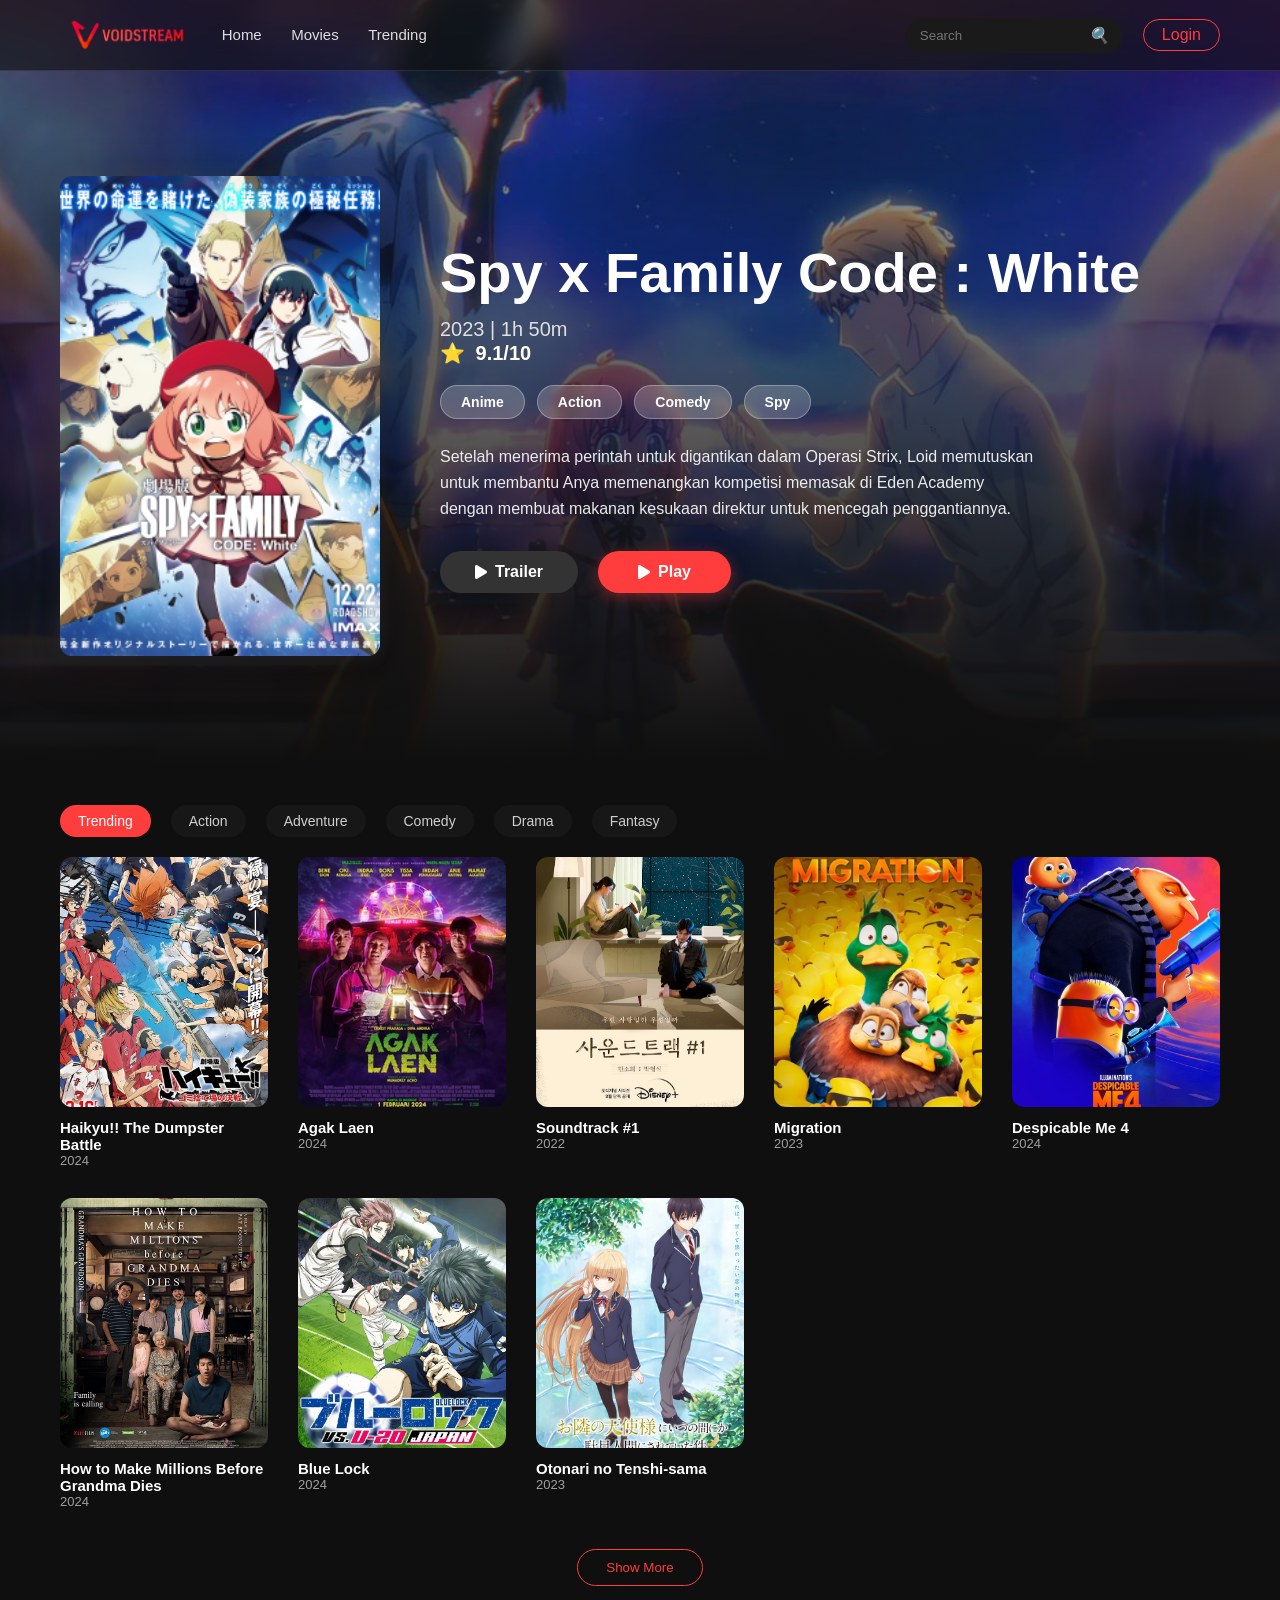
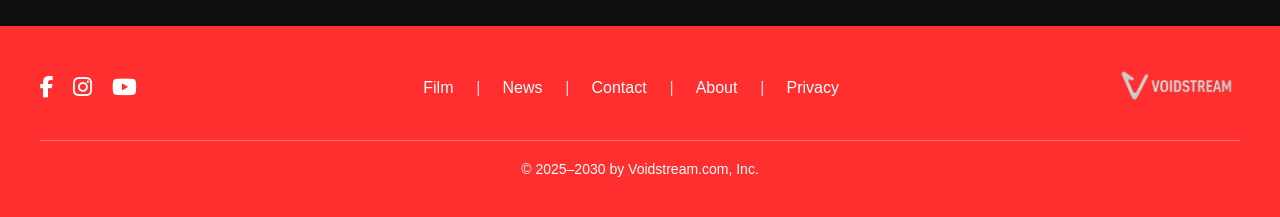
==== HomePage/index.html @ a868768a "initialize branch Zaidan" ====
<!DOCTYPE html>
<html lang="id">
<head>
    <meta charset="UTF-8">
    <meta name="viewport" content="width=device-width, initial-scale=1.0">
    <title>VoidStream</title>
    <link rel="stylesheet" href="style.css">
    <link rel="stylesheet" href="https://cdnjs.cloudflare.com/ajax/libs/font-awesome/6.5.0/css/all.min.css">
    <script src="script.js" defer></script>
</head>

<body>

    <!-- NAVBAR -->
    <header class="navbar">
        <div class="nav-left">
            <img src="VoidstreamLogo.png" alt="VoidStream" class="logo">
            <nav class="nav-menu">
                <a href="#">Home</a>
                <a href="#">Movies</a>
                <a href="#">Trending</a>
            </nav>
        </div>

        <div class="nav-right">
            <div class="search-box">
                <input type="text" placeholder="Search">
                <i class="search-icon">🔍</i>
            </div>
            <a href="#" class="login-btn">Login</a>
        </div>
    </header>

<!--HERO SECTION-->
   <section class="hero">
        
        <video id="heroVideo" class="hero-bg-video" muted loop playsinline>
            <source src="SpyXFamily_Trailer.mp4" type="video/mp4">
        </video>

        <div class="hero-content">
            
            <div class="hero-poster">
                <img src="Spy_×_Family_Code_White_movie_poster.png" alt="Spy x Family Movie">
            </div>

            <div class="hero-info">
                <h1>Spy x Family Code : White</h1>

                <p class="hero-meta">
                    2023 | 1h 50m  
                    <br>
                    ⭐ <span>9.1/10</span>
                </p>

                <div class="genres">
                    <span>Anime</span>
                    <span>Action</span>
                    <span>Comedy</span>
                    <span>Spy</span>
                </div>

                <p class="hero-desc">
                    Setelah menerima perintah untuk digantikan dalam Operasi Strix,
                    Loid memutuskan untuk membantu Anya memenangkan kompetisi memasak 
                    di Eden Academy dengan membuat makanan kesukaan direktur untuk 
                    mencegah penggantiannya.
                </p>

                <div class="hero-buttons">
                    <button id="btnTrailer" class="btn-outline">
                        <i class="fa fa-play"></i> Trailer
                    </button>
                    
                    <button class="btn-primary">
                        <i class="fa fa-play"></i> Play
                    </button>
                </div>
            </div>

        </div>
    </section>


    <!-- CATEGORY BAR -->
    <div class="category-bar">
        <span class="active">Trending</span>
        <span>Action</span>
        <span>Adventure</span>
        <span>Comedy</span>
        <span>Drama</span>
        <span>Fantasy</span>
    </div>


    <!-- MOVIE GRID -->
    <section class="movie-section">

        <div class="movie-card">
            <img src="haikyu-the-dumpster-battle.jpeg" alt="gambar">
            <h3>Haikyu!! The Dumpster Battle</h3>
            <p>2024</p>
        </div>

        <div class="movie-card">
            <img src="Poster_Agak_Laen_(2024).jpg" alt="gambar">
            <h3>Agak Laen</h3>
            <p>2024</p>
        </div>

        <div class="movie-card">
            <img src="Soundtrack-1-001 Poster.jpeg" alt="gambar">
            <h3>Soundtrack #1</h3>
            <p>2022</p>
        </div>

        <div class="movie-card">
            <img src="The Migration Poster.webp" alt="gambar">
            <h3>Migration</h3>
            <p>2023</p>
        </div>

        <div class="movie-card">
            <img src="Despicable-Me-4 Poster.jpg" alt="gambar">
            <h3>Despicable Me 4</h3>
            <p>2024</p>
        </div>

        <div class="movie-card">
            <img src="Before grandma dies poster.jpg" alt="gambar">
            <h3>How to Make Millions Before Grandma Dies</h3>
            <p>2024</p>
        </div>

        <div class="movie-card">
            <img src="BlueLockPoster.jpg" alt="gambar">
            <h3>Blue Lock</h3>
            <p>2024</p>
        </div>

        <div class="movie-card">
            <img src="Otonari no Tenshi Sama Poster.webp" alt="gambar">
            <h3>Otonari no Tenshi-sama</h3>
            <p>2023</p>
        </div>

    </section>


    <!-- SHOW MORE -->
    <div class="show-more">
        <button>Show More</button>
    </div>


    <!-- FOOTER -->
  <footer class="footer">
        <div class="footer-container">

            <div class="footer-top">
                
                <div class="footer-social">
                    <a href="#"><i class="fab fa-facebook-f"></i></a>
                    <a href="#"><i class="fab fa-instagram"></i></a>
                    <a href="#"><i class="fab fa-youtube"></i></a>
                </div>

                <ul class="footer-menu">
                    <li><a href="#">Film</a></li>
                    <li><a href="#">News</a></li>
                    <li><a href="#">Contact</a></li>
                    <li><a href="#">About</a></li>
                    <li><a href="#">Privacy</a></li>
                </ul>

                <div class="footer-logo">
                    <img src="VoidStreamLogo-White.png" alt="VoidStream">
                    </div>
            </div>

            <p class="footer-copy">© 2025–2030 by Voidstream.com, Inc.</p>

        </div>
    </footer>

</body>
</html>
---- HomePage/style.css ----
* {
    margin: 0;
    padding: 0;
    box-sizing: border-box;
    font-family: "Poppins", sans-serif;
}

body {
    background: #0f0f0f;
    color: white;
    overflow-x: hidden;
}

a {
    text-decoration: none;
    color: inherit;
}

/* ------------------------------
   NAVBAR
------------------------------ */
.navbar {
    position: fixed;
    top: 0;
    width: 100%;
    padding: 15px 60px;
    display: flex;
    justify-content: space-between;
    align-items: center;
    z-index: 1000;

    background: rgba(15,15,15,0.6);
    backdrop-filter: blur(12px);
    border-bottom: 1px solid rgba(255,255,255,0.1);
}

.logo {
    height: 40px;
}

.nav-left {
    display: flex;
    align-items: center;
    gap: 30px;
}

.nav-menu a {
    margin-right: 25px;
    font-size: 15px;
    font-weight: 500;
    opacity: 0.85;
}

.nav-menu a:hover {
    color: #ff3d3d;
}

.nav-right {
    display: flex;
    align-items: center;
    gap: 20px;
}

.search-box {
    display: flex;
    align-items: center;
    background: #1a1a1a;
    padding: 8px 14px;
    border-radius: 30px;
}

.search-box input {
    background: none;
    outline: none;
    border: none;
    color: white;
}

.login-btn {
    padding: 6px 18px;
    border-radius: 20px;
    border: 1px solid #ff3d3d;
    color: #ff3d3d;
    transition: 0.3s;
}

.login-btn:hover {
    background: #ff3d3d;
    color: white;
}

/* ------------------------------
   HERO SECTION (Interactive)
------------------------------ */
.hero {
    position: relative;
    width: 100%;
    min-height: 85vh;
    padding: 150px 60px 80px;
    display: flex;
    align-items: center;
    justify-content: center;
    z-index: 1;
    overflow: hidden;
    
    /* Gambar Background (Blur) */
    background: url("SpyxFamilyBackground.jpeg") center/cover no-repeat;
}


/* Video Background */
.hero-bg-video {
    position: absolute;
    top: 0;
    left: 0;
    width: 100%;
    height: 100%;
    object-fit: cover;
    z-index: 0; 
    opacity: 0; 
    transition: opacity 1s ease-in-out; 
}

.hero-bg-video.video-active {
    opacity: 1; 
    z-index: 0; 
}

/*Overlay Gradient Hitam */
.hero::before {
    content: "";
    position: absolute;
    top: 0;
    left: 0;
    width: 100%;
    height: 100%;
    background: linear-gradient(to bottom, rgba(15,15,15,0.3) 0%, #0f0f0f 100%);
    z-index: 1; 
}

/* Konten Hero */
.hero-content {
    position: relative;
    z-index: 2; 
    display: flex;
    gap: 60px;
    align-items: center;
    max-width: 1200px;
    width: 100%;
}

.hero-poster img {
    width: 320px; 
    height: 480px;
    object-fit: cover;
    border-radius: 12px;
    box-shadow: 0 10px 40px rgba(0,0,0,0.5), 0 0 20px rgba(255, 255, 255, 0.1); 
}

.hero-info {
    color: white;
}

.hero-info h1 {
    font-size: 56px; 
    font-weight: 700;
    margin-bottom: 15px;
    line-height: 1.1;
}

.hero-meta {
    font-size: 20px;
    margin-bottom: 20px;
    font-weight: 500;
    color: #e0e0e0;
}

.hero-meta span {
    color: #ffff; 
    font-size: 20px;
    font-weight: bold;
    margin-left: 5px;
}

/* Genre Film */
.genres {
    display: flex;
    gap: 12px;
    margin-bottom: 25px;
}

.genres span {
    padding: 8px 20px;
    background: rgba(255, 255, 255, 0.2); 
    backdrop-filter: blur(5px); 
    border: 1px solid rgba(255, 255, 255, 0.3);
    border-radius: 30px;
    font-size: 14px;
    font-weight: 600;
    color: white;
}

.hero-desc {
    margin-bottom: 30px;
    max-width: 600px;
    font-size: 16px;
    line-height: 1.6;
    color: rgba(255, 255, 255, 0.9);
}

/*Tombol Action */
.hero-buttons {
    display: flex;
    gap: 20px;
}

/* Tombol Trailer */
.btn-outline {
    padding: 12px 35px;
    border-radius: 30px;
    font-size: 16px;
    font-weight: 600;
    cursor: pointer;
    border: none;
    background: #333333; 
    color: white;
    display: flex;
    align-items: center;
    gap: 8px;
    transition: 0.3s;
}

/* Tombol Play */
.btn-primary {
    padding: 12px 40px;
    border-radius: 30px;
    font-size: 16px;
    font-weight: 600;
    cursor: pointer;
    border: none;
    background: #ff3d3d; 
    color: white;
    box-shadow: 0 4px 15px rgba(255, 61, 61, 0.4); 
    display: flex;
    align-items: center;
    gap: 8px;
    transition: 0.3s;
}

.btn-outline:hover {
    background: rgba(100, 100, 100, 0.8);
}

.btn-primary:hover {
    background: #e62e2e;
    transform: scale(1.05);
}

/* ------------------------------
   CATEGORY BAR
------------------------------ */
.category-bar {
    margin: 40px 60px 20px;
    display: flex;
    gap: 20px;
    overflow-x: auto;
}

.category-bar span {
    padding: 8px 18px;
    background: #1a1a1a;
    border-radius: 25px;
    font-size: 14px;
    white-space: nowrap;
    opacity: 0.8;
    cursor: pointer;
}

.category-bar span.active,
.category-bar span:hover {
    background: #ff3d3d;
    opacity: 1;
}

/* ------------------------------
   MOVIE GRID
------------------------------ */
.movie-section {
    padding: 0 60px;
    margin-top: 20px;
    display: grid;
    grid-template-columns: repeat(auto-fill, minmax(170px, 1fr));
    gap: 30px;
}

.movie-card {
    cursor: pointer;
    transition: 0.3s;
}

.movie-card img {
    width: 100%;
    height: 250px;
    object-fit: cover;
    border-radius: 12px;
    transition: 0.3s;
}

.movie-card:hover img {
    transform: scale(1.06);
    box-shadow: 0 0 20px rgba(255,0,0,0.3);
}

.movie-card h3 {
    margin-top: 8px;
    font-size: 15px;
}

.movie-card p {
    opacity: 0.6;
    font-size: 13px;
}

/* ------------------------------
   SHOW MORE
------------------------------ */
.show-more {
    display: flex;
    justify-content: center;
    margin: 40px 0;
}

.show-more button {
    padding: 10px 28px;
    background: transparent;
    border: 1.5px solid #ff3d3d;
    border-radius: 25px;
    color: #ff3d3d;
    cursor: pointer;
    transition: 0.3s;
}

.show-more button:hover {
    background: #ff3d3d;
    color: white;
}

/* -------------
   FOOTER
-------------- */
.footer {
    background: #ff2f2f;
    padding: 40px 20px;
    color: white;
    text-align: center;
}

.footer-container {
    max-width: 1200px;
    margin: auto;
}

/* untuk memisahkan bagian atas (sosmed, menu, logo) dan bawah */
.footer-top {
    display: flex;
    justify-content: space-between;
    align-items: center;
    flex-wrap: wrap;  
    gap: 20px;
    margin-bottom: 30px;
}

.footer-social a {
    color: white;
    font-size: 22px;
    margin-right: 15px;
    transition: 0.3s;
}

.footer-social a:hover {
    opacity: 0.7;
}

.footer-menu {
    list-style: none;
    padding: 0;
    margin: 0; 
    display: flex;
    gap: 25px;
    font-size: 16px;
}

.footer-menu li {
    position: relative;
    padding: 0 12px;
}

.footer-menu li:not(:last-child)::after {
    content: "|";
    position: absolute;
    right: -15px;
    top: 0;
    color: white;
    opacity: 0.8;
}

.footer-menu li a {
    text-decoration: none;
    color: white;
    transition: 0.3s;
}

.footer-logo {
    text-align: right; 
}

.footer-logo img {
    height: 40px;
}

/* Copyright */
.footer-copy {
    font-size: 14px;
    border-top: 1px solid rgba(255,255,255,0.3);
    padding-top: 20px;
}


/* ---RESPONSIVE MOBILE --- */
@media (max-width: 768px) {
    .navbar {
        padding: 15px 20px; 
    }

    .nav-menu {
        display: none; /* Sembunyikan menu di HP */
    }

    .hero {
        padding: 100px 20px 50px;
        flex-direction: column; 
    }

    .hero-content {
        flex-direction: column;
        text-align: center;
        gap: 30px;
    }

    .hero-buttons {
        justify-content: center; 
    }

    .footer-top {
        flex-direction: column; 
        text-align: center;
    }
    
    .footer-logo {
        text-align: center;
    }
}


.hidden-content {
    display: none; 
}

.movie-section .hidden-content.visible {
    display: contents; 
}

.show-more.hidden {
    display: none;
}
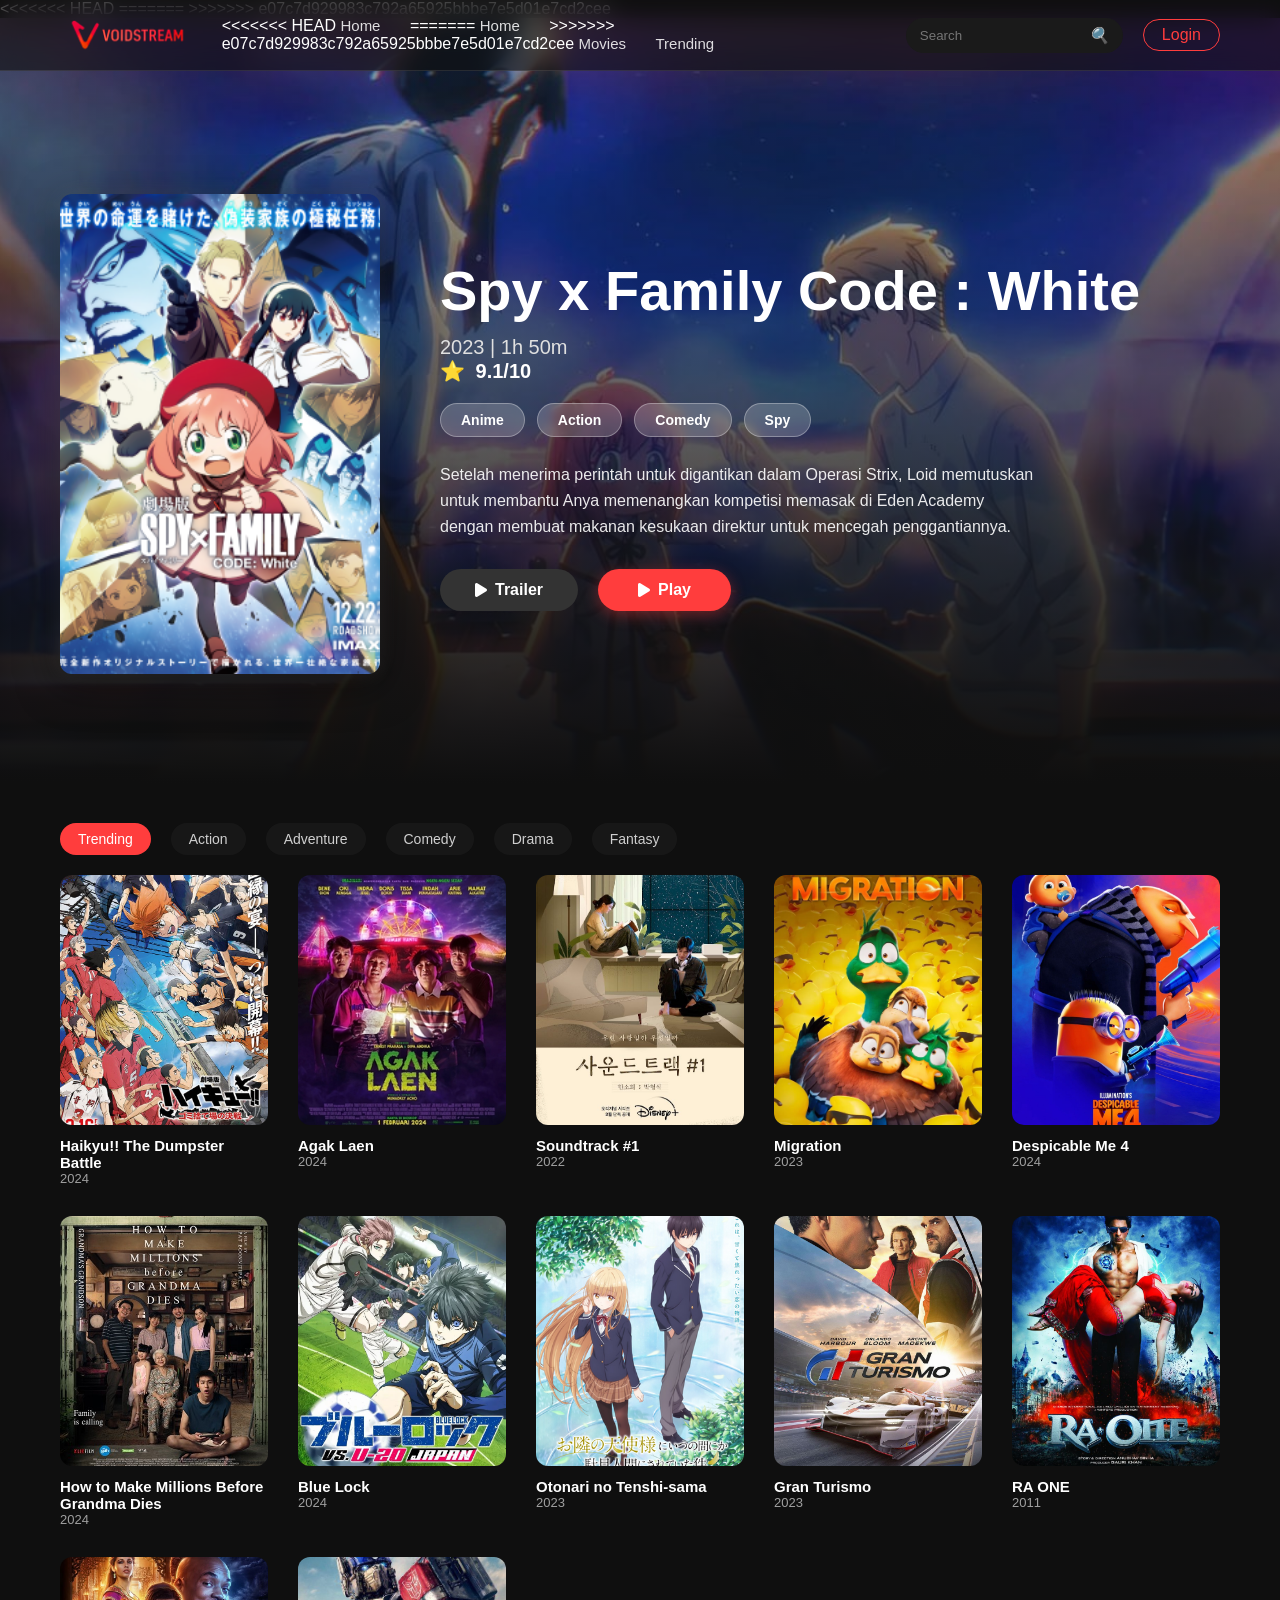
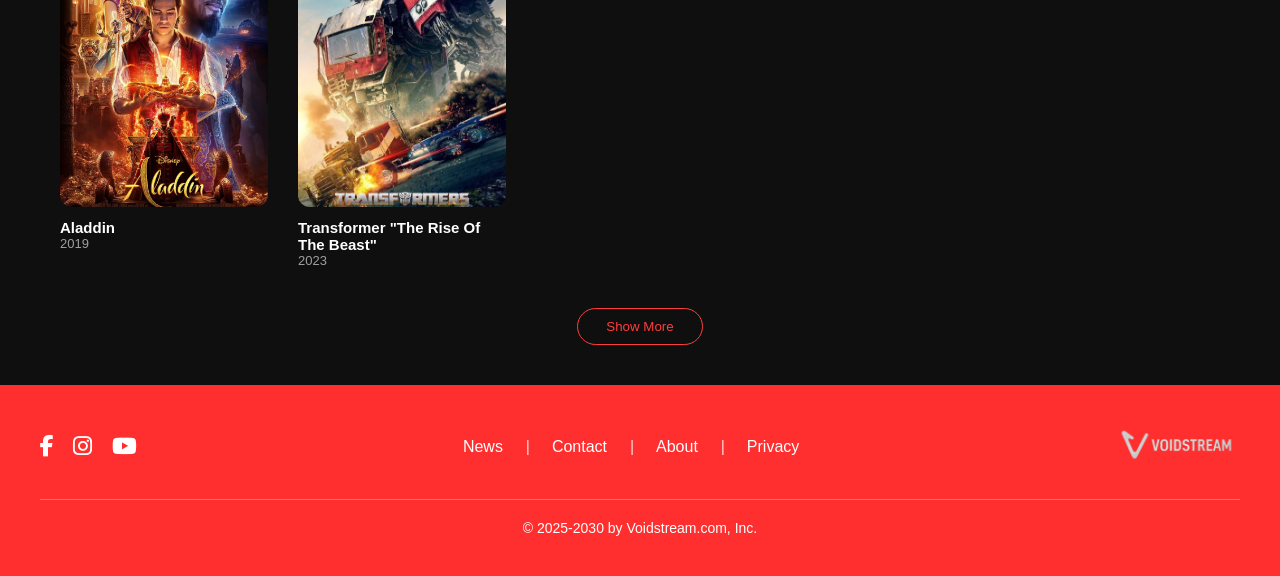
==== commit 83b5f8af: "initialize branch Zaidan" ====
--- a/HomePage/index.html
+++ b/HomePage/index.html
@@ -6,6 +6,10 @@
     <title>VoidStream</title>
     <link rel="stylesheet" href="style.css">
     <link rel="stylesheet" href="https://cdnjs.cloudflare.com/ajax/libs/font-awesome/6.5.0/css/all.min.css">
+<<<<<<< HEAD
+=======
+    <link href="https://fonts.googleapis.com/css2?family=Poppins:wght@400;500;600;700&display=swap" rel="stylesheet">
+>>>>>>> e07c7d929983c792a65925bbbe7e5d01e7cd2cee
     <script src="script.js" defer></script>
 </head>
 
@@ -16,7 +20,11 @@
         <div class="nav-left">
             <img src="VoidstreamLogo.png" alt="VoidStream" class="logo">
             <nav class="nav-menu">
+<<<<<<< HEAD
                 <a href="#">Home</a>
+=======
+                <a href="index.html">Home</a>
+>>>>>>> e07c7d929983c792a65925bbbe7e5d01e7cd2cee
                 <a href="#">Movies</a>
                 <a href="#">Trending</a>
             </nav>
@@ -144,13 +152,110 @@
             <p>2023</p>
         </div>
 
+        <div class="movie-card">
+            <img src="Gran Turismo Poster.jpeg" alt="gambar">
+            <h3>Gran Turismo</h3>
+            <p>2023</p>
+        </div>
+
+        <div class="movie-card">
+            <img src="Ra_One (2011).jpeg" alt="gambar">
+            <h3>RA ONE</h3>
+            <p>2011</p>
+        </div>
+
+        <div class="movie-card">
+            <img src="Aladdin (2019).jpeg" alt="gambar">
+            <h3>Aladdin</h3>
+            <p>2019</p>
+        </div>
+
+          <div class="movie-card">
+            <img src="RIse of The Beast.jpeg" alt="gambar">
+            <h3>Transformer "The Rise Of The Beast"</h3>
+            <p>2023</p>
+        </div>
+
+        <div class="hidden-content">
+            <div class="movie-card">
+                    <img src="Titanic.jpeg" alt="gambar">
+                    <h3>Titanic</h3>
+                    <p>1998</p>
+                </div>
+
+                <div class="movie-card">
+                    <img src="endgame.jpeg" alt="gambar">
+                    <h3>Avengers "EndGame"</h3>
+                    <p>2019</p>
+                </div>
+
+                <div class="movie-card">
+                    <img src="IT.jpeg" alt="gambar">
+                    <h3>IT</h3>
+                    <p>2017</p>
+                </div>
+
+                <div class="movie-card">
+                    <img src="Moana.jpeg" alt="gambar">
+                    <h3>Moana</h3>
+                    <p>2016</p>
+                </div>
+
+                <div class="movie-card">
+                    <img src="One.jpeg" alt="gambar">
+                    <h3>Transformer ONE</h3>
+                    <p>2024</p>
+                </div>
+
+                <div class="movie-card">
+                    <img src="free guy.jpeg" alt="gambar">
+                    <h3>FREE GUY</h3>
+                    <p>2021</p>
+                </div>
+
+                <div class="movie-card">
+                    <img src="MF Ghost 2023.jpeg" alt="gambar">
+                    <h3>MF Ghost</h3>
+                    <p>2023</p>
+                </div>
+
+                <div class="movie-card">
+                    <img src="coco.jpeg" alt="gambar">
+                    <h3>Coco</h3>
+                    <p>2017</p>
+                </div>
+
+                <div class="movie-card">
+                    <img src="Fast & Furious 8.jpeg" alt="gambar">
+                    <h3>Fast & Furious 8 "The Fate of The Furious"</h3>
+                    <p>2017</p>
+                </div>
+
+                <div class="movie-card">
+                    <img src="Joker.jpeg" alt="gambar">
+                    <h3>Joker</h3>
+                    <p>2019</p>
+                </div>
+
+                <div class="movie-card">
+                    <img src="007.jpeg" alt="gambar">
+                    <h3>No Time To Die 007</h3>
+                    <p>2021</p>
+                </div>
+
+                <div class="movie-card">
+                    <img src="intial D.jpeg" alt="gambar">
+                    <h3>Initial D The Movie</h3>
+                    <p>2005</p>
+                </div>
+            </div>
+        </div>
+
     </section>
-
 
     <!-- SHOW MORE -->
     <div class="show-more">
-        <button>Show More</button>
-    </div>
+    <button id="showMoreBtn">Show More</button> </div>
 
 
     <!-- FOOTER -->
@@ -160,17 +265,16 @@
             <div class="footer-top">
                 
                 <div class="footer-social">
-                    <a href="#"><i class="fab fa-facebook-f"></i></a>
-                    <a href="#"><i class="fab fa-instagram"></i></a>
-                    <a href="#"><i class="fab fa-youtube"></i></a>
+                    <a href="https://www.facebook.com/share/1HQ65jabMZ/"><i class="fab fa-facebook-f"></i></a>
+                    <a href="https://www.instagram.com/rakhafauh?igsh=cW5pazk0M3NneXd0"><i class="fab fa-instagram"></i></a>
+                    <a href="https://youtube.com/@delz_iz28?si=EopOclQbqb6E7bQf"><i class="fab fa-youtube"></i></a>
                 </div>
 
                 <ul class="footer-menu">
-                    <li><a href="#">Film</a></li>
                     <li><a href="#">News</a></li>
-                    <li><a href="#">Contact</a></li>
-                    <li><a href="#">About</a></li>
-                    <li><a href="#">Privacy</a></li>
+                    <li><a href="../Footer/contact.html">Contact</a></li>
+                    <li><a href="../Footer/about.html">About</a></li>
+                    <li><a href="../Footer/privacy.html">Privacy</a></li>
                 </ul>
 
                 <div class="footer-logo">
@@ -178,7 +282,7 @@
                     </div>
             </div>
 
-            <p class="footer-copy">© 2025–2030 by Voidstream.com, Inc.</p>
+            <p class="footer-copy">© 2025-2030 by Voidstream.com, Inc.</p>
 
         </div>
     </footer>
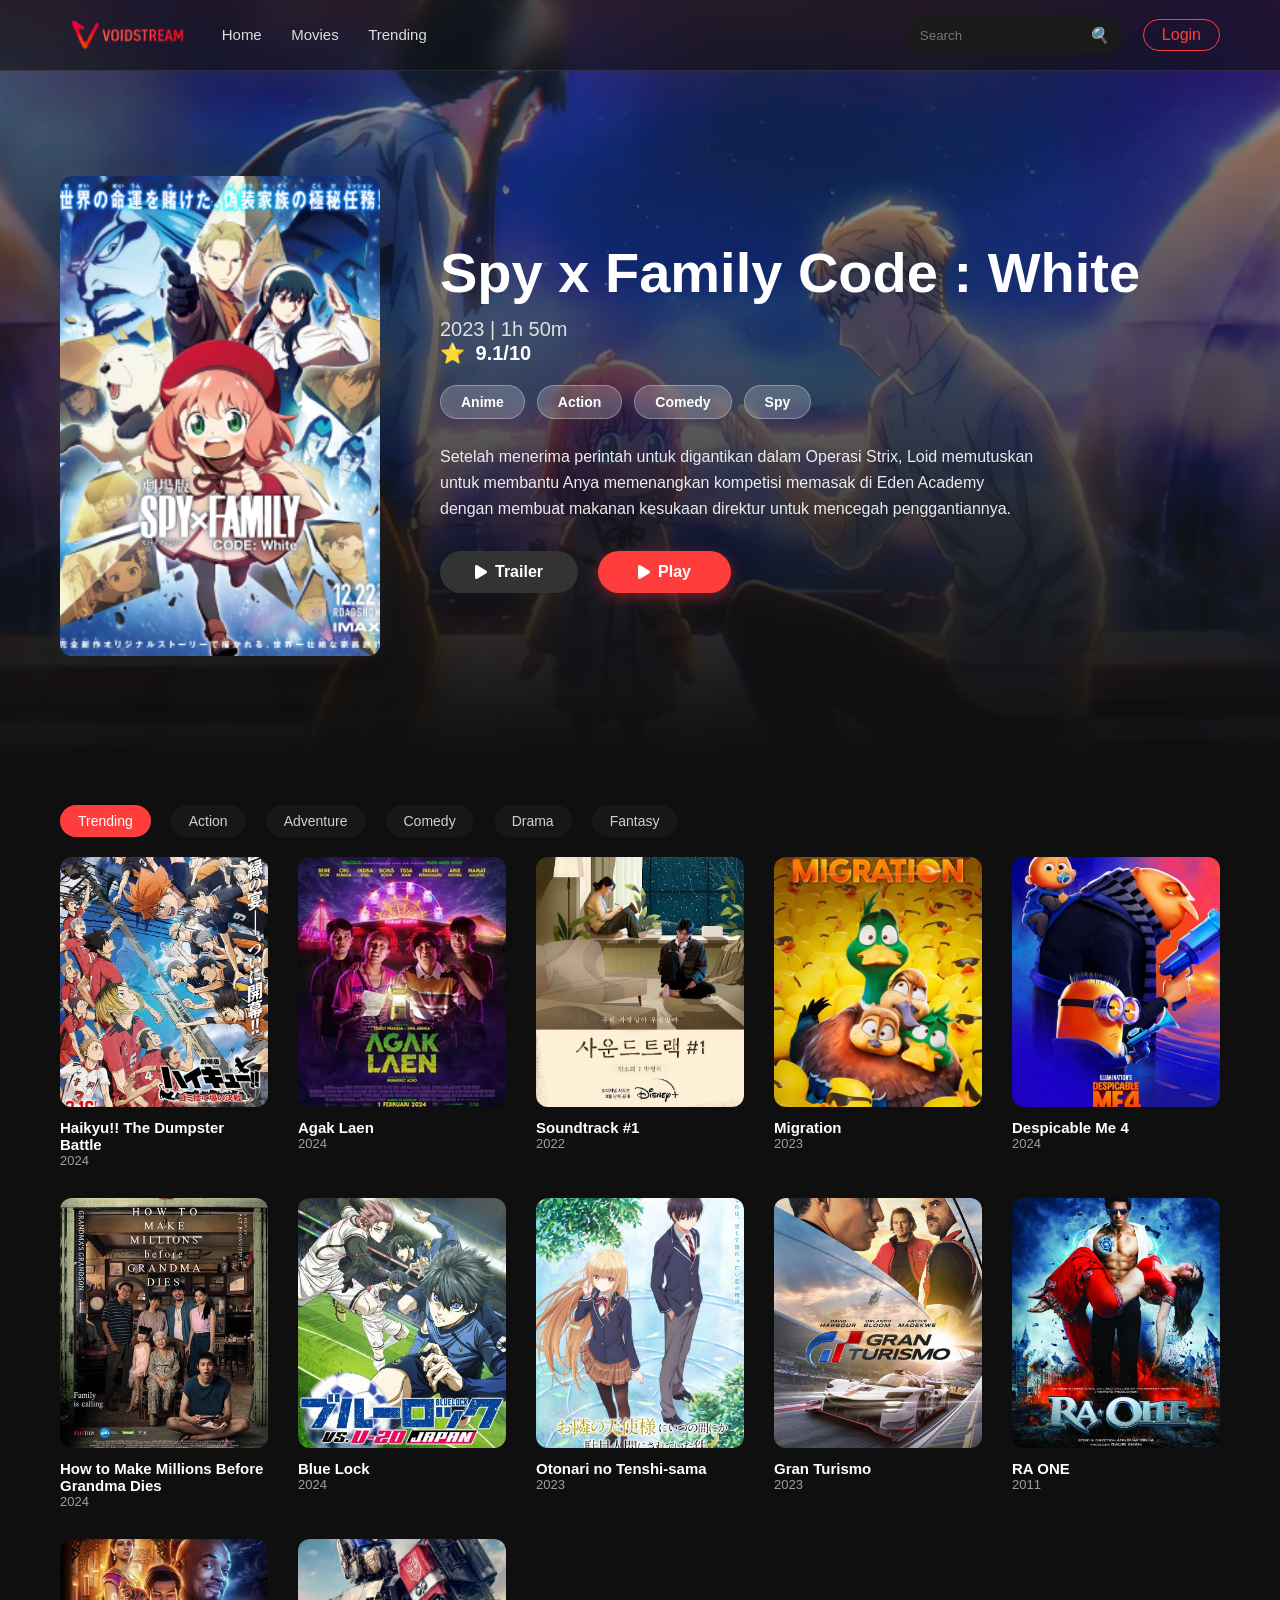
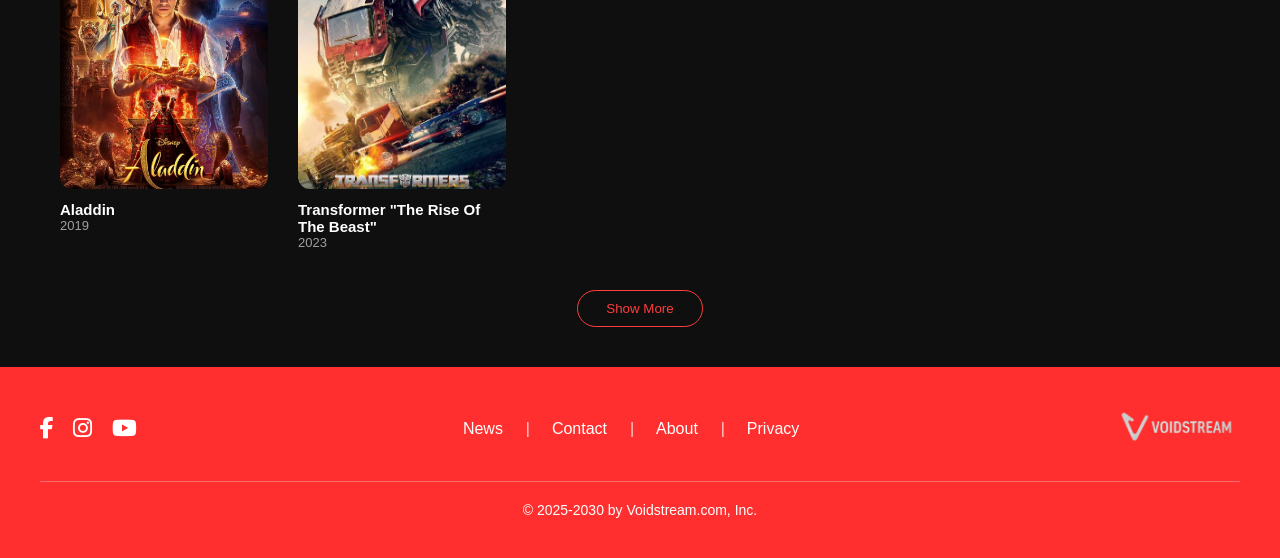
==== commit ce89cbc9: "perbaikan" ====
--- a/HomePage/index.html
+++ b/HomePage/index.html
@@ -6,10 +6,7 @@
     <title>VoidStream</title>
     <link rel="stylesheet" href="style.css">
     <link rel="stylesheet" href="https://cdnjs.cloudflare.com/ajax/libs/font-awesome/6.5.0/css/all.min.css">
-<<<<<<< HEAD
-=======
     <link href="https://fonts.googleapis.com/css2?family=Poppins:wght@400;500;600;700&display=swap" rel="stylesheet">
->>>>>>> e07c7d929983c792a65925bbbe7e5d01e7cd2cee
     <script src="script.js" defer></script>
 </head>
 
@@ -20,11 +17,7 @@
         <div class="nav-left">
             <img src="VoidstreamLogo.png" alt="VoidStream" class="logo">
             <nav class="nav-menu">
-<<<<<<< HEAD
-                <a href="#">Home</a>
-=======
                 <a href="index.html">Home</a>
->>>>>>> e07c7d929983c792a65925bbbe7e5d01e7cd2cee
                 <a href="#">Movies</a>
                 <a href="#">Trending</a>
             </nav>
@@ -105,146 +98,146 @@
     <section class="movie-section">
 
         <div class="movie-card">
-            <img src="haikyu-the-dumpster-battle.jpeg" alt="gambar">
+            <img src="haikyu-the-dumpster-battle.jpeg">
             <h3>Haikyu!! The Dumpster Battle</h3>
             <p>2024</p>
         </div>
 
         <div class="movie-card">
-            <img src="Poster_Agak_Laen_(2024).jpg" alt="gambar">
+            <img src="Poster_Agak_Laen_(2024).jpg">
             <h3>Agak Laen</h3>
             <p>2024</p>
         </div>
 
         <div class="movie-card">
-            <img src="Soundtrack-1-001 Poster.jpeg" alt="gambar">
+            <img src="Soundtrack-1-001 Poster.jpeg">
             <h3>Soundtrack #1</h3>
             <p>2022</p>
         </div>
 
         <div class="movie-card">
-            <img src="The Migration Poster.webp" alt="gambar">
+            <img src="The Migration Poster.webp">
             <h3>Migration</h3>
             <p>2023</p>
         </div>
 
         <div class="movie-card">
-            <img src="Despicable-Me-4 Poster.jpg" alt="gambar">
+            <img src="Despicable-Me-4 Poster.jpg">
             <h3>Despicable Me 4</h3>
             <p>2024</p>
         </div>
 
         <div class="movie-card">
-            <img src="Before grandma dies poster.jpg" alt="gambar">
+            <img src="Before grandma dies poster.jpg">
             <h3>How to Make Millions Before Grandma Dies</h3>
             <p>2024</p>
         </div>
 
         <div class="movie-card">
-            <img src="BlueLockPoster.jpg" alt="gambar">
+            <img src="BlueLockPoster.jpg">
             <h3>Blue Lock</h3>
             <p>2024</p>
         </div>
 
         <div class="movie-card">
-            <img src="Otonari no Tenshi Sama Poster.webp" alt="gambar">
+            <img src="Otonari no Tenshi Sama Poster.webp">
             <h3>Otonari no Tenshi-sama</h3>
             <p>2023</p>
         </div>
 
         <div class="movie-card">
-            <img src="Gran Turismo Poster.jpeg" alt="gambar">
+            <img src="Gran Turismo Poster.jpeg">
             <h3>Gran Turismo</h3>
             <p>2023</p>
         </div>
 
         <div class="movie-card">
-            <img src="Ra_One (2011).jpeg" alt="gambar">
+            <img src="Ra_One (2011).jpeg">
             <h3>RA ONE</h3>
             <p>2011</p>
         </div>
 
         <div class="movie-card">
-            <img src="Aladdin (2019).jpeg" alt="gambar">
+            <img src="Aladdin (2019).jpeg">
             <h3>Aladdin</h3>
             <p>2019</p>
         </div>
 
           <div class="movie-card">
-            <img src="RIse of The Beast.jpeg" alt="gambar">
+            <img src="RIse of The Beast.jpeg">
             <h3>Transformer "The Rise Of The Beast"</h3>
             <p>2023</p>
         </div>
 
         <div class="hidden-content">
             <div class="movie-card">
-                    <img src="Titanic.jpeg" alt="gambar">
+                    <img src="Titanic.jpeg">
                     <h3>Titanic</h3>
                     <p>1998</p>
                 </div>
 
                 <div class="movie-card">
-                    <img src="endgame.jpeg" alt="gambar">
+                    <img src="endgame.jpeg">
                     <h3>Avengers "EndGame"</h3>
                     <p>2019</p>
                 </div>
 
                 <div class="movie-card">
-                    <img src="IT.jpeg" alt="gambar">
+                    <img src="IT.jpeg">
                     <h3>IT</h3>
                     <p>2017</p>
                 </div>
 
                 <div class="movie-card">
-                    <img src="Moana.jpeg" alt="gambar">
+                    <img src="Moana.jpeg">
                     <h3>Moana</h3>
                     <p>2016</p>
                 </div>
 
                 <div class="movie-card">
-                    <img src="One.jpeg" alt="gambar">
+                    <img src="One.jpeg">
                     <h3>Transformer ONE</h3>
                     <p>2024</p>
                 </div>
 
                 <div class="movie-card">
-                    <img src="free guy.jpeg" alt="gambar">
+                    <img src="free guy.jpeg">
                     <h3>FREE GUY</h3>
                     <p>2021</p>
                 </div>
 
                 <div class="movie-card">
-                    <img src="MF Ghost 2023.jpeg" alt="gambar">
+                    <img src="MF Ghost 2023.jpeg">
                     <h3>MF Ghost</h3>
                     <p>2023</p>
                 </div>
 
                 <div class="movie-card">
-                    <img src="coco.jpeg" alt="gambar">
+                    <img src="coco.jpeg">
                     <h3>Coco</h3>
                     <p>2017</p>
                 </div>
 
                 <div class="movie-card">
-                    <img src="Fast & Furious 8.jpeg" alt="gambar">
+                    <img src="Fast & Furious 8.jpeg">
                     <h3>Fast & Furious 8 "The Fate of The Furious"</h3>
                     <p>2017</p>
                 </div>
 
                 <div class="movie-card">
-                    <img src="Joker.jpeg" alt="gambar">
+                    <img src="Joker.jpeg">
                     <h3>Joker</h3>
                     <p>2019</p>
                 </div>
 
                 <div class="movie-card">
-                    <img src="007.jpeg" alt="gambar">
+                    <img src="007.jpeg">
                     <h3>No Time To Die 007</h3>
                     <p>2021</p>
                 </div>
 
                 <div class="movie-card">
-                    <img src="intial D.jpeg" alt="gambar">
+                    <img src="intial D.jpeg">
                     <h3>Initial D The Movie</h3>
                     <p>2005</p>
                 </div>
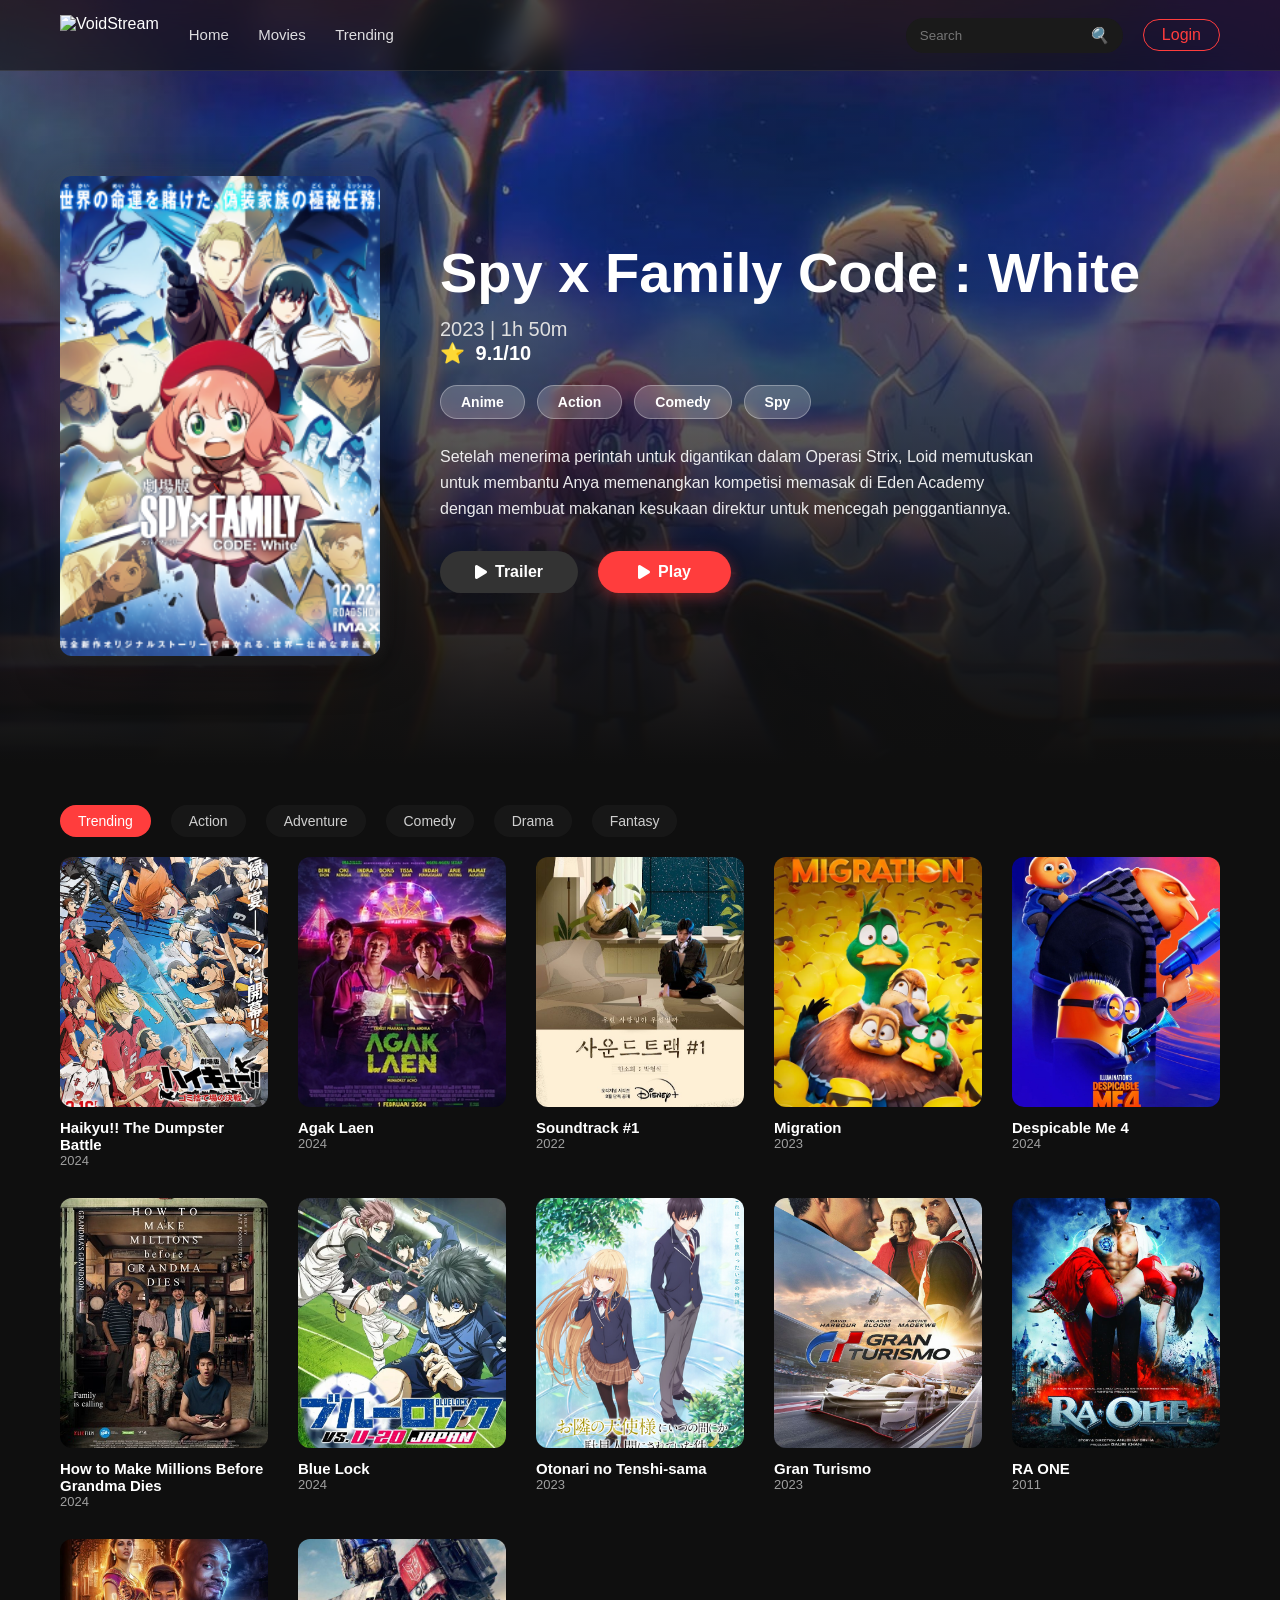
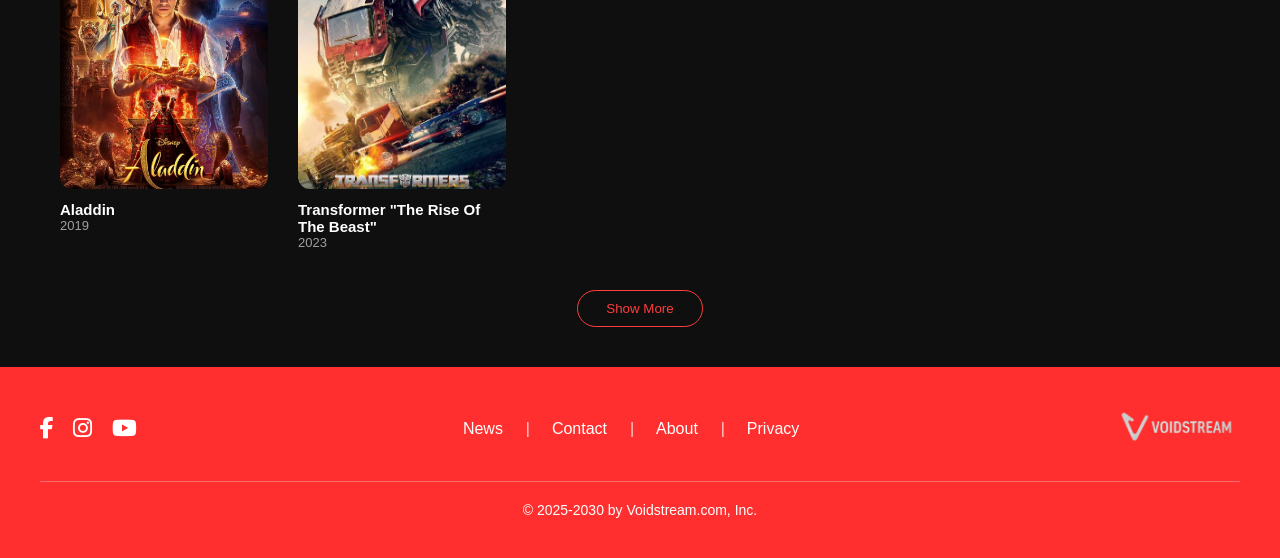
==== commit f5c70ce8: "merapikan asset" ====
--- a/HomePage/index.html
+++ b/HomePage/index.html
@@ -15,7 +15,7 @@
     <!-- NAVBAR -->
     <header class="navbar">
         <div class="nav-left">
-            <img src="VoidstreamLogo.png" alt="VoidStream" class="logo">
+            <img src="Asset/LogoVoidstreamLogo.png" alt="VoidStream" class="logo">
             <nav class="nav-menu">
                 <a href="index.html">Home</a>
                 <a href="#">Movies</a>
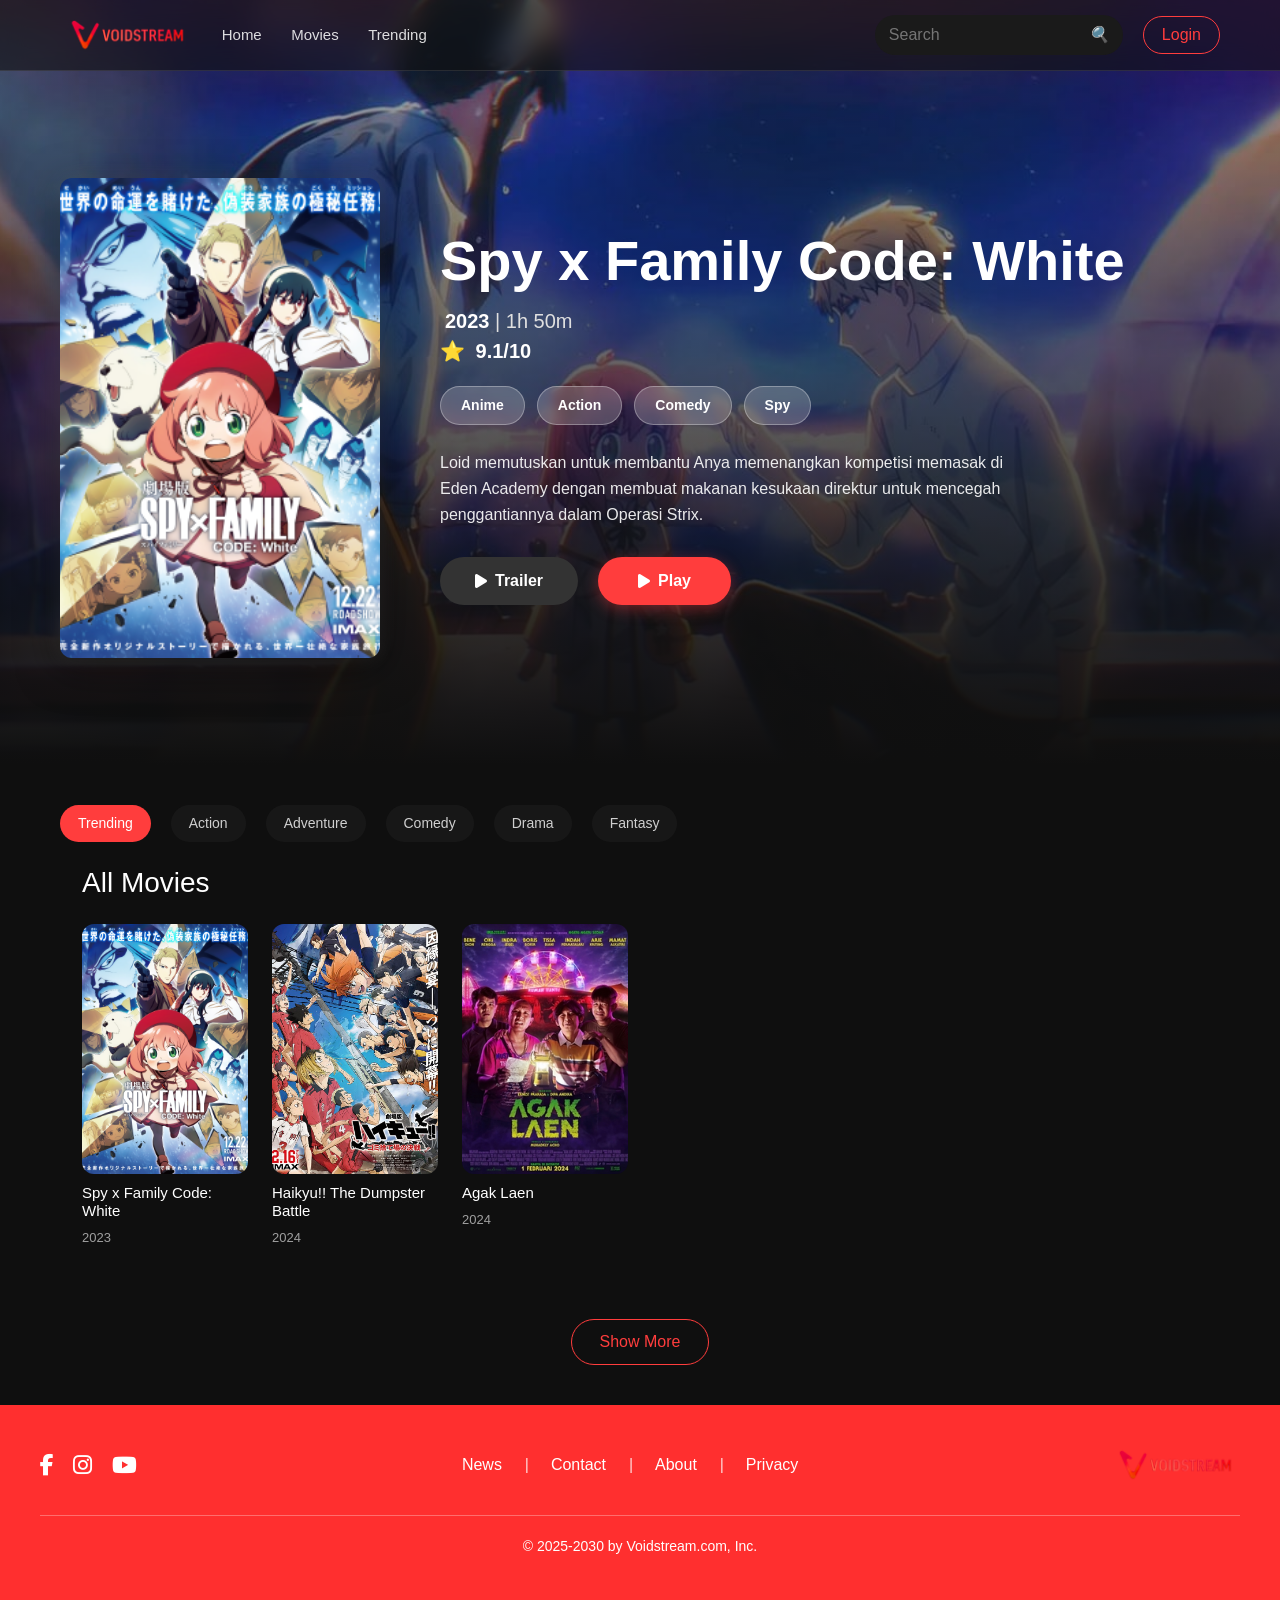
==== commit 72276445: "perombakan dashboard" ====
--- a/HomePage/index.html
+++ b/HomePage/index.html
@@ -4,9 +4,9 @@
     <meta charset="UTF-8">
     <meta name="viewport" content="width=device-width, initial-scale=1.0">
     <title>VoidStream</title>
+    <link href="https://cdn.jsdelivr.net/npm/bootstrap@5.3.3/dist/css/bootstrap.min.css" rel="stylesheet">
     <link rel="stylesheet" href="style.css">
     <link rel="stylesheet" href="https://cdnjs.cloudflare.com/ajax/libs/font-awesome/6.5.0/css/all.min.css">
-    <link href="https://fonts.googleapis.com/css2?family=Poppins:wght@400;500;600;700&display=swap" rel="stylesheet">
     <script src="script.js" defer></script>
 </head>
 
@@ -15,7 +15,7 @@
     <!-- NAVBAR -->
     <header class="navbar">
         <div class="nav-left">
-            <img src="Asset/LogoVoidstreamLogo.png" alt="VoidStream" class="logo">
+            <img src="../Asset/Logo/VoidstreamLogo.png" alt="VoidStream" class="logo">
             <nav class="nav-menu">
                 <a href="index.html">Home</a>
                 <a href="#">Movies</a>
@@ -33,39 +33,36 @@
     </header>
 
 <!--HERO SECTION-->
-   <section class="hero">
+   <section class="hero" id="heroSection">
         
         <video id="heroVideo" class="hero-bg-video" muted loop playsinline>
-            <source src="SpyXFamily_Trailer.mp4" type="video/mp4">
+            <source src="" type="video/mp4">
         </video>
 
         <div class="hero-content">
             
             <div class="hero-poster">
-                <img src="Spy_×_Family_Code_White_movie_poster.png" alt="Spy x Family Movie">
+                <img id="heroPoster" src="../Asset/PosterFilm/Spy_×_Family_Code_White_movie_poster.png" alt="Movie Poster">
             </div>
 
             <div class="hero-info">
-                <h1>Spy x Family Code : White</h1>
+                <h1 id="heroTitle">Spy x Family Code : White</h1>
 
                 <p class="hero-meta">
-                    2023 | 1h 50m  
+                    <span id="heroYear">2023</span> | 1h 50m  
                     <br>
-                    ⭐ <span>9.1/10</span>
+                    ⭐ <span id="heroRating">9.1/10</span>
                 </p>
 
-                <div class="genres">
+                <div class="genres" id="heroGenres">
                     <span>Anime</span>
                     <span>Action</span>
                     <span>Comedy</span>
-                    <span>Spy</span>
                 </div>
 
-                <p class="hero-desc">
+                <p class="hero-desc" id="heroDesc">
                     Setelah menerima perintah untuk digantikan dalam Operasi Strix,
-                    Loid memutuskan untuk membantu Anya memenangkan kompetisi memasak 
-                    di Eden Academy dengan membuat makanan kesukaan direktur untuk 
-                    mencegah penggantiannya.
+                    Loid memutuskan untuk membantu Anya memenangkan kompetisi memasak...
                 </p>
 
                 <div class="hero-buttons">
@@ -95,156 +92,11 @@
 
 
     <!-- MOVIE GRID -->
-    <section class="movie-section">
-
-        <div class="movie-card">
-            <img src="haikyu-the-dumpster-battle.jpeg">
-            <h3>Haikyu!! The Dumpster Battle</h3>
-            <p>2024</p>
-        </div>
-
-        <div class="movie-card">
-            <img src="Poster_Agak_Laen_(2024).jpg">
-            <h3>Agak Laen</h3>
-            <p>2024</p>
-        </div>
-
-        <div class="movie-card">
-            <img src="Soundtrack-1-001 Poster.jpeg">
-            <h3>Soundtrack #1</h3>
-            <p>2022</p>
-        </div>
-
-        <div class="movie-card">
-            <img src="The Migration Poster.webp">
-            <h3>Migration</h3>
-            <p>2023</p>
-        </div>
-
-        <div class="movie-card">
-            <img src="Despicable-Me-4 Poster.jpg">
-            <h3>Despicable Me 4</h3>
-            <p>2024</p>
-        </div>
-
-        <div class="movie-card">
-            <img src="Before grandma dies poster.jpg">
-            <h3>How to Make Millions Before Grandma Dies</h3>
-            <p>2024</p>
-        </div>
-
-        <div class="movie-card">
-            <img src="BlueLockPoster.jpg">
-            <h3>Blue Lock</h3>
-            <p>2024</p>
-        </div>
-
-        <div class="movie-card">
-            <img src="Otonari no Tenshi Sama Poster.webp">
-            <h3>Otonari no Tenshi-sama</h3>
-            <p>2023</p>
-        </div>
-
-        <div class="movie-card">
-            <img src="Gran Turismo Poster.jpeg">
-            <h3>Gran Turismo</h3>
-            <p>2023</p>
-        </div>
-
-        <div class="movie-card">
-            <img src="Ra_One (2011).jpeg">
-            <h3>RA ONE</h3>
-            <p>2011</p>
-        </div>
-
-        <div class="movie-card">
-            <img src="Aladdin (2019).jpeg">
-            <h3>Aladdin</h3>
-            <p>2019</p>
-        </div>
-
-          <div class="movie-card">
-            <img src="RIse of The Beast.jpeg">
-            <h3>Transformer "The Rise Of The Beast"</h3>
-            <p>2023</p>
-        </div>
-
-        <div class="hidden-content">
-            <div class="movie-card">
-                    <img src="Titanic.jpeg">
-                    <h3>Titanic</h3>
-                    <p>1998</p>
-                </div>
-
-                <div class="movie-card">
-                    <img src="endgame.jpeg">
-                    <h3>Avengers "EndGame"</h3>
-                    <p>2019</p>
-                </div>
-
-                <div class="movie-card">
-                    <img src="IT.jpeg">
-                    <h3>IT</h3>
-                    <p>2017</p>
-                </div>
-
-                <div class="movie-card">
-                    <img src="Moana.jpeg">
-                    <h3>Moana</h3>
-                    <p>2016</p>
-                </div>
-
-                <div class="movie-card">
-                    <img src="One.jpeg">
-                    <h3>Transformer ONE</h3>
-                    <p>2024</p>
-                </div>
-
-                <div class="movie-card">
-                    <img src="free guy.jpeg">
-                    <h3>FREE GUY</h3>
-                    <p>2021</p>
-                </div>
-
-                <div class="movie-card">
-                    <img src="MF Ghost 2023.jpeg">
-                    <h3>MF Ghost</h3>
-                    <p>2023</p>
-                </div>
-
-                <div class="movie-card">
-                    <img src="coco.jpeg">
-                    <h3>Coco</h3>
-                    <p>2017</p>
-                </div>
-
-                <div class="movie-card">
-                    <img src="Fast & Furious 8.jpeg">
-                    <h3>Fast & Furious 8 "The Fate of The Furious"</h3>
-                    <p>2017</p>
-                </div>
-
-                <div class="movie-card">
-                    <img src="Joker.jpeg">
-                    <h3>Joker</h3>
-                    <p>2019</p>
-                </div>
-
-                <div class="movie-card">
-                    <img src="007.jpeg">
-                    <h3>No Time To Die 007</h3>
-                    <p>2021</p>
-                </div>
-
-                <div class="movie-card">
-                    <img src="intial D.jpeg">
-                    <h3>Initial D The Movie</h3>
-                    <p>2005</p>
-                </div>
+    <section class="container mt-4"> <h3 class="mb-4 text-white">All Movies</h3>
+        
+        <div id="movieContainer" class="row g-4"> 
             </div>
-        </div>
-
-    </section>
+        </section>
 
     <!-- SHOW MORE -->
     <div class="show-more">
@@ -271,7 +123,7 @@
                 </ul>
 
                 <div class="footer-logo">
-                    <img src="VoidStreamLogo-White.png" alt="VoidStream">
+                    <img src="../Asset/Logo/VoidstreamLogo.png" alt="VoidStream">
                     </div>
             </div>
 
--- a/HomePage/style.css
+++ b/HomePage/style.css
@@ -105,7 +105,7 @@
     overflow: hidden;
     
     /* Gambar Background (Blur) */
-    background: url("SpyxFamilyBackground.jpeg") center/cover no-repeat;
+    background: url("../Asset/BackgroundFilm/SpyxFamilyBackground.jpeg") center/cover no-repeat;
 }
 
 
@@ -283,17 +283,6 @@
     opacity: 1;
 }
 
-/* ------------------------------
-   MOVIE GRID
------------------------------- */
-.movie-section {
-    padding: 0 60px;
-    margin-top: 20px;
-    display: grid;
-    grid-template-columns: repeat(auto-fill, minmax(170px, 1fr));
-    gap: 30px;
-}
-
 .movie-card {
     cursor: pointer;
     transition: 0.3s;
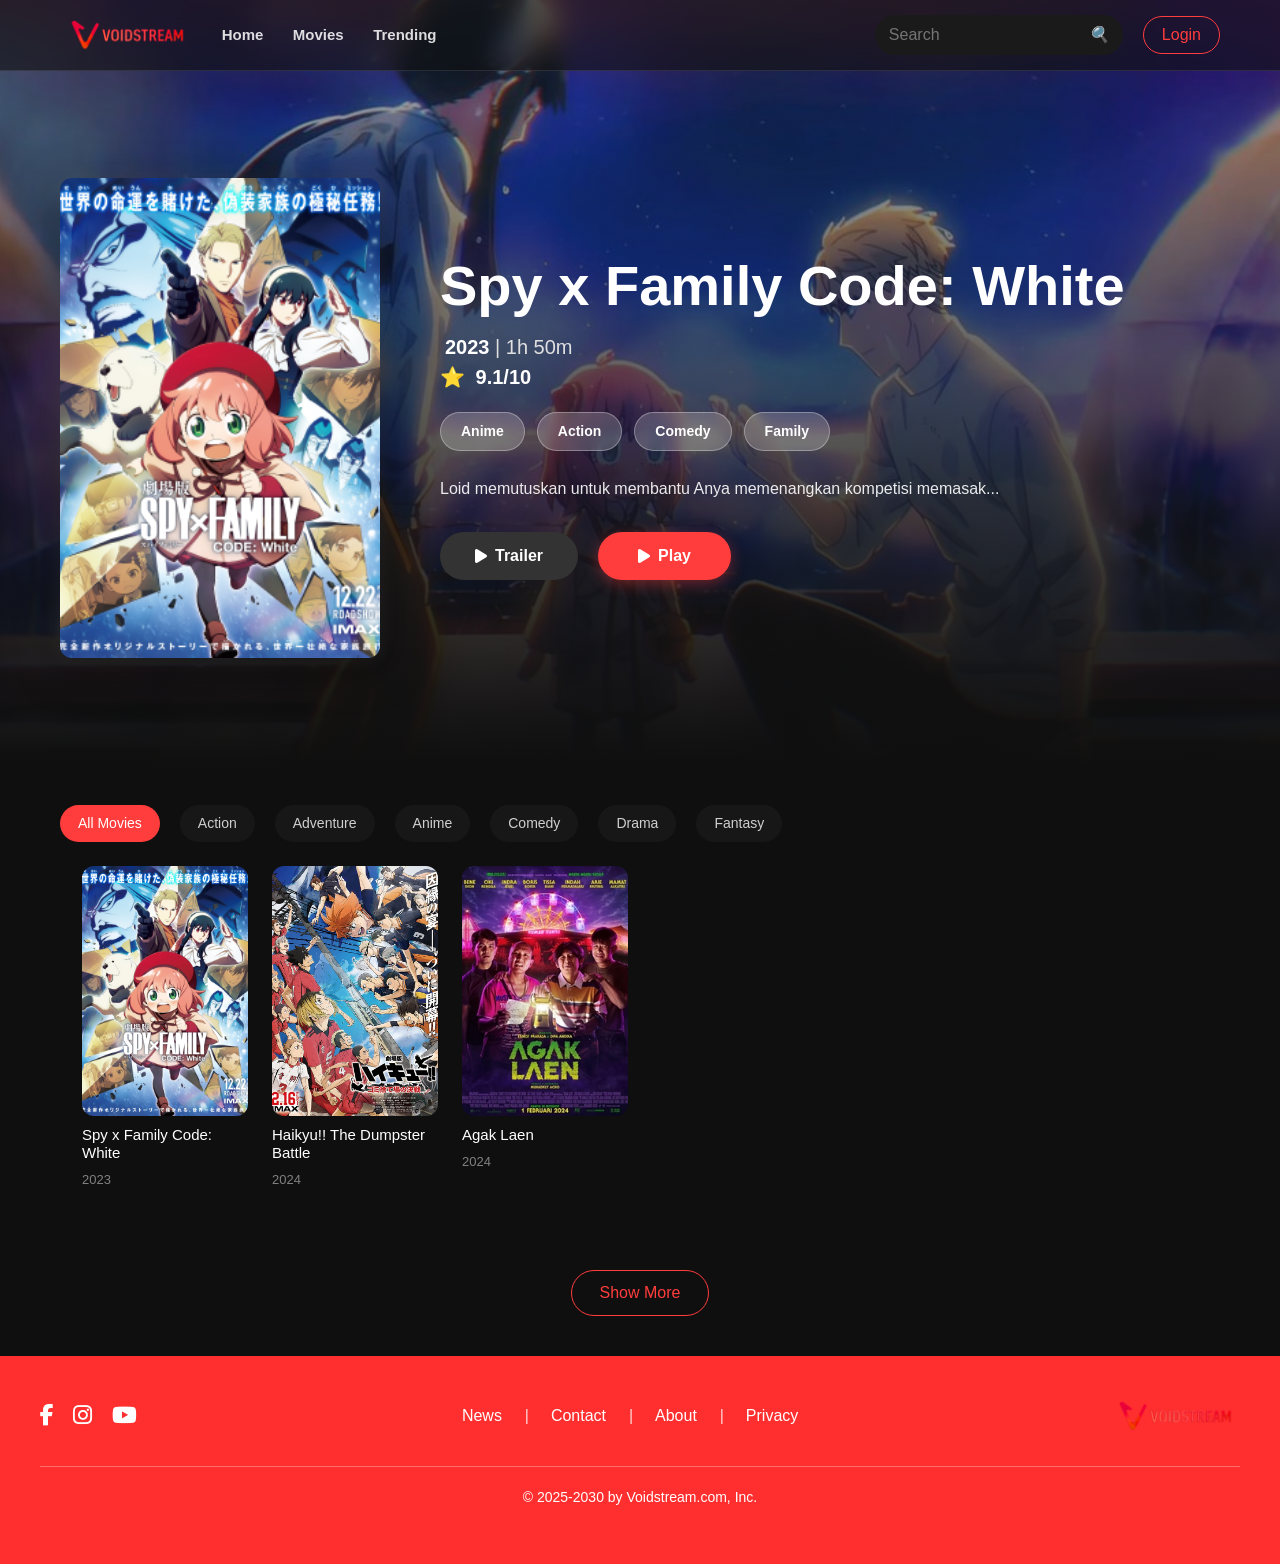
==== commit 85147104: "Penambahan Fitur" ====
--- a/HomePage/index.html
+++ b/HomePage/index.html
@@ -82,9 +82,10 @@
 
     <!-- CATEGORY BAR -->
     <div class="category-bar">
-        <span class="active">Trending</span>
+        <span class="active">All Movies</span>
         <span>Action</span>
         <span>Adventure</span>
+        <span>Anime</span>
         <span>Comedy</span>
         <span>Drama</span>
         <span>Fantasy</span>
@@ -92,7 +93,7 @@
 
 
     <!-- MOVIE GRID -->
-    <section class="container mt-4"> <h3 class="mb-4 text-white">All Movies</h3>
+    <section class="container mt-4"> 
         
         <div id="movieContainer" class="row g-4"> 
             </div>
--- a/HomePage/style.css
+++ b/HomePage/style.css
@@ -48,7 +48,7 @@
 .nav-menu a {
     margin-right: 25px;
     font-size: 15px;
-    font-weight: 500;
+    font-weight: 620;
     opacity: 0.85;
 }
 
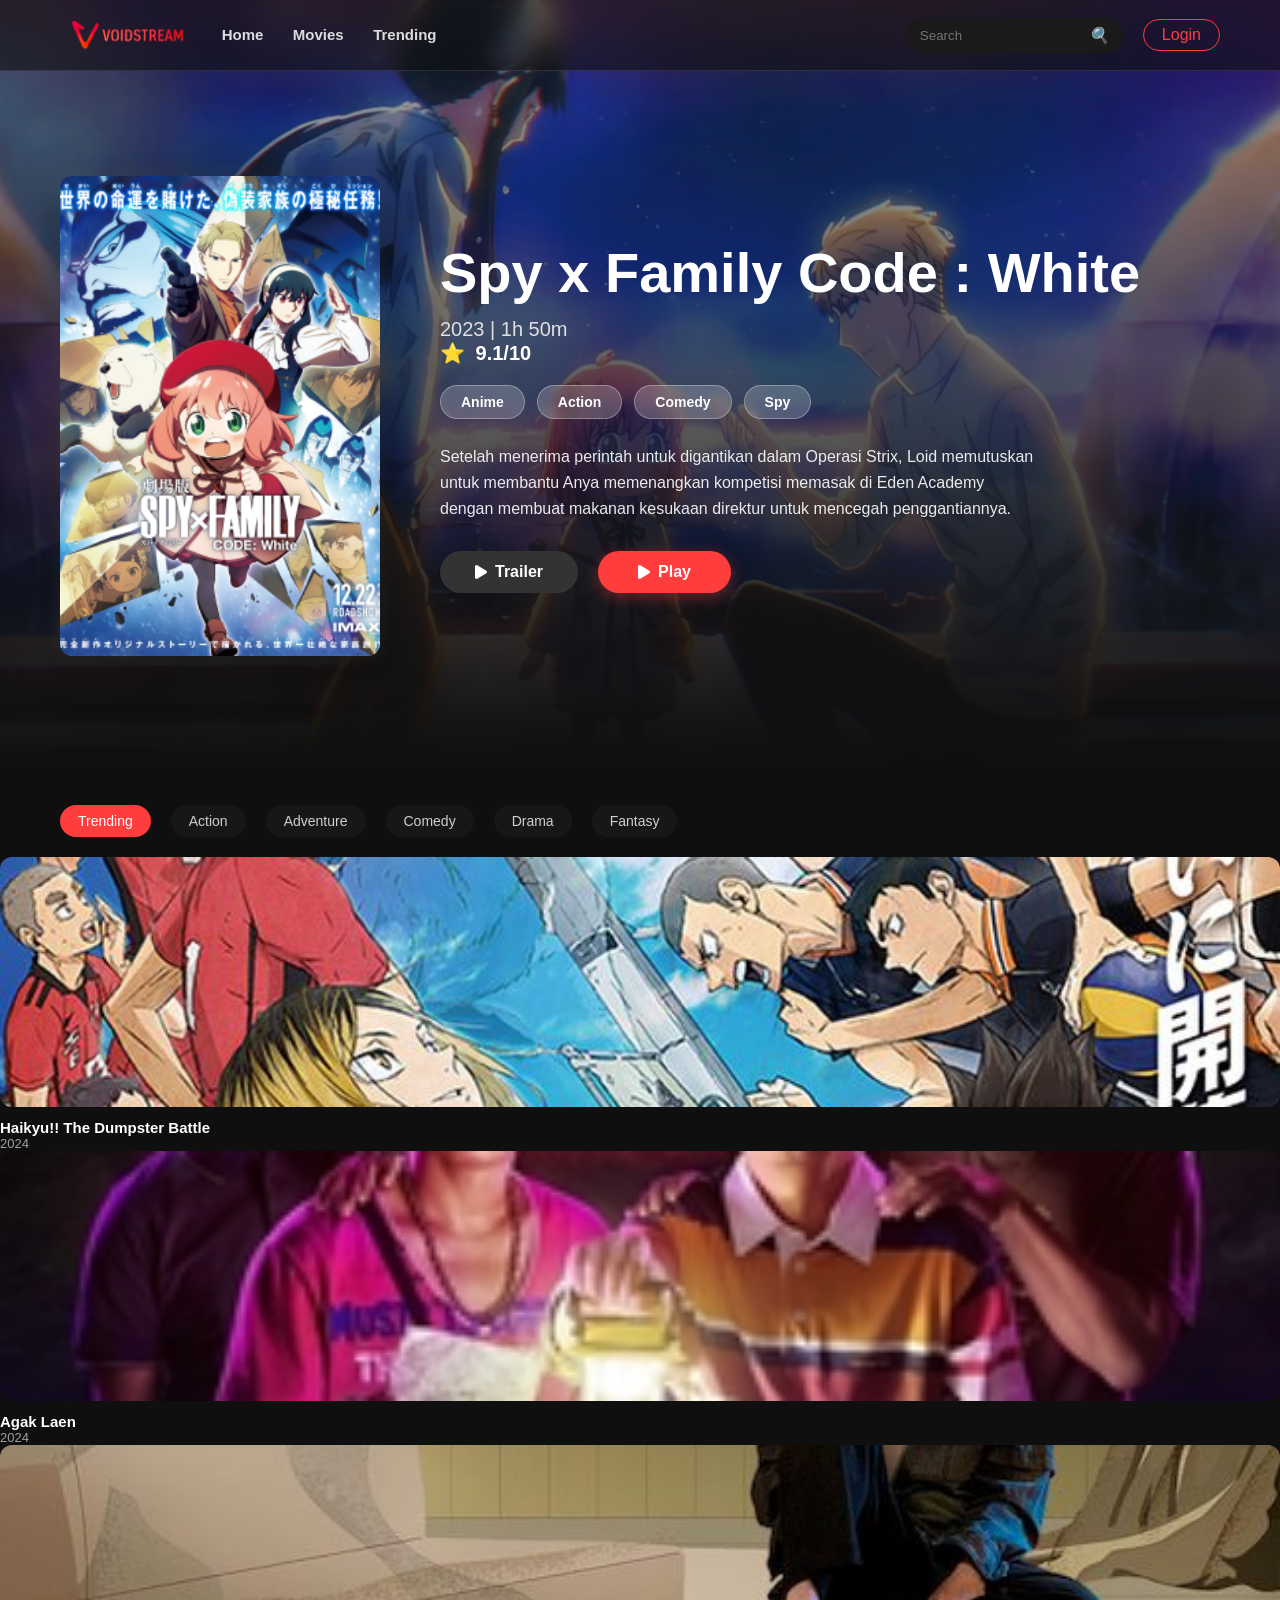
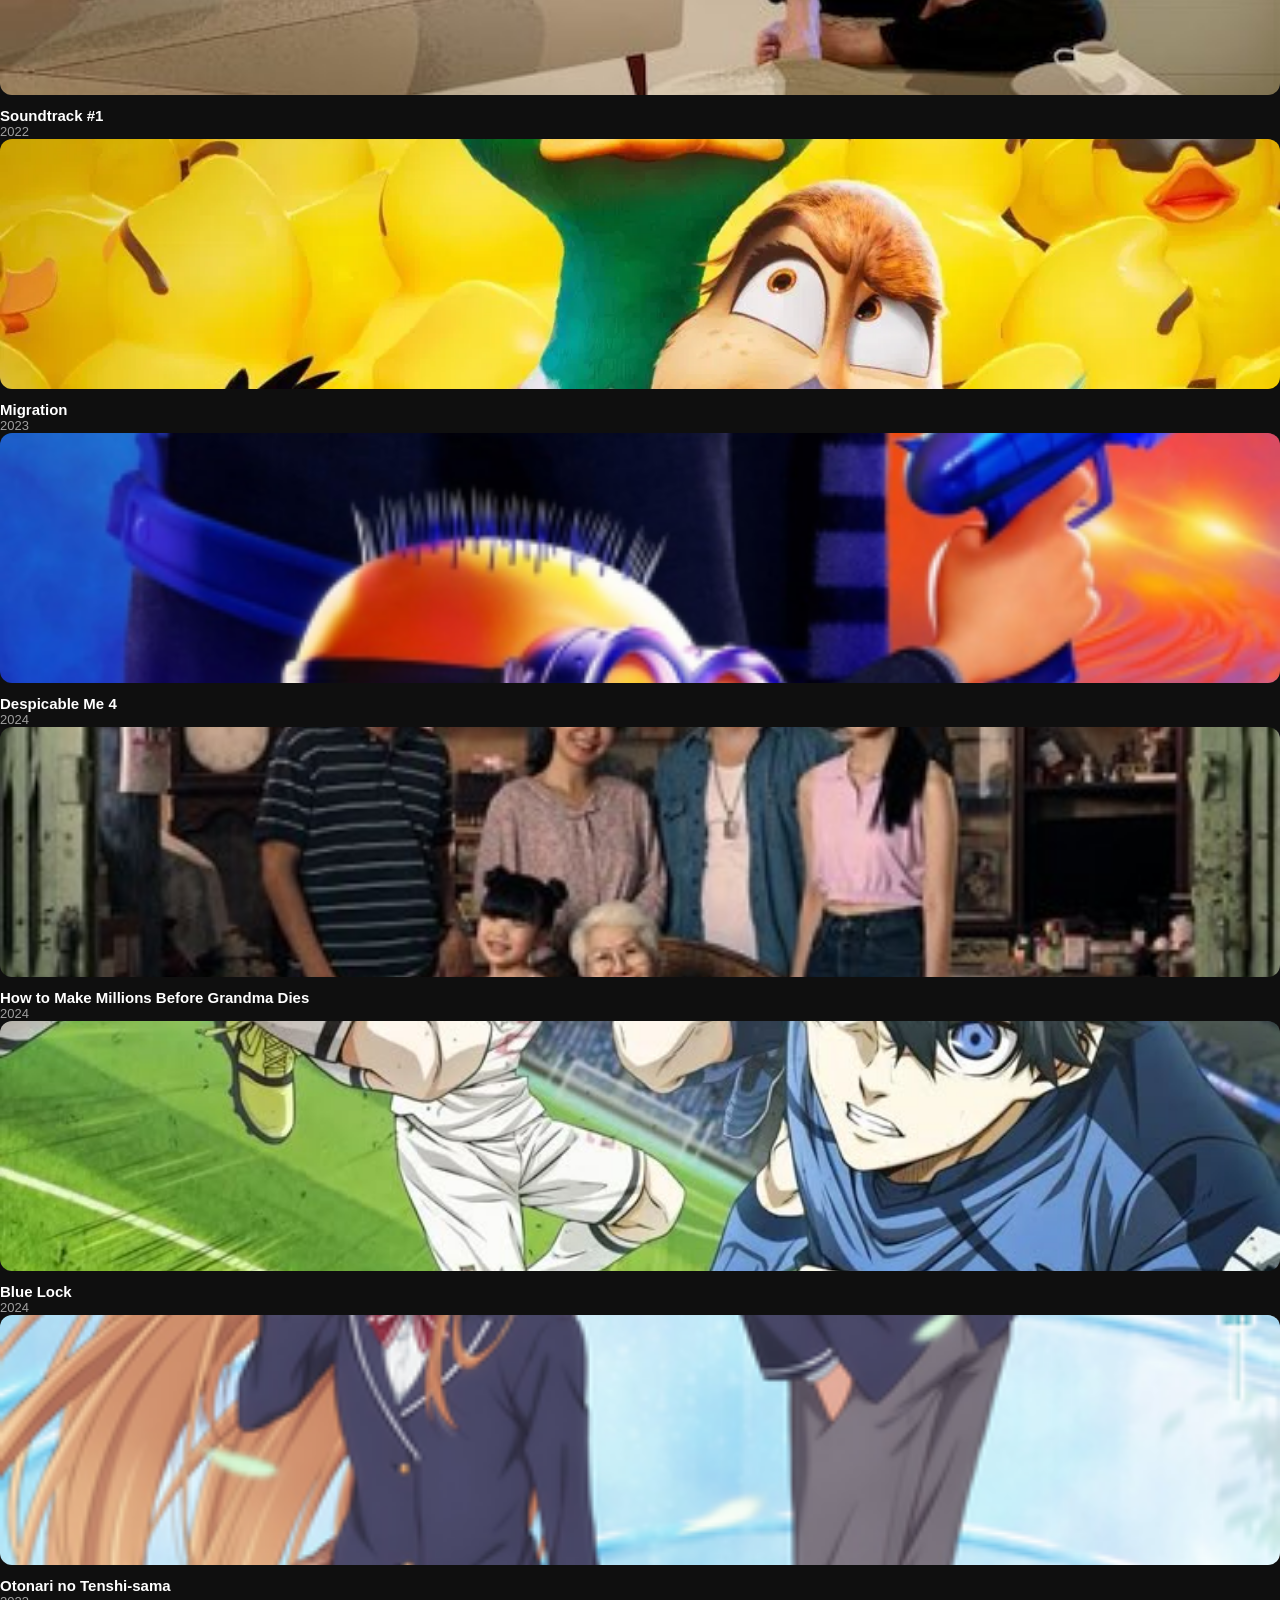
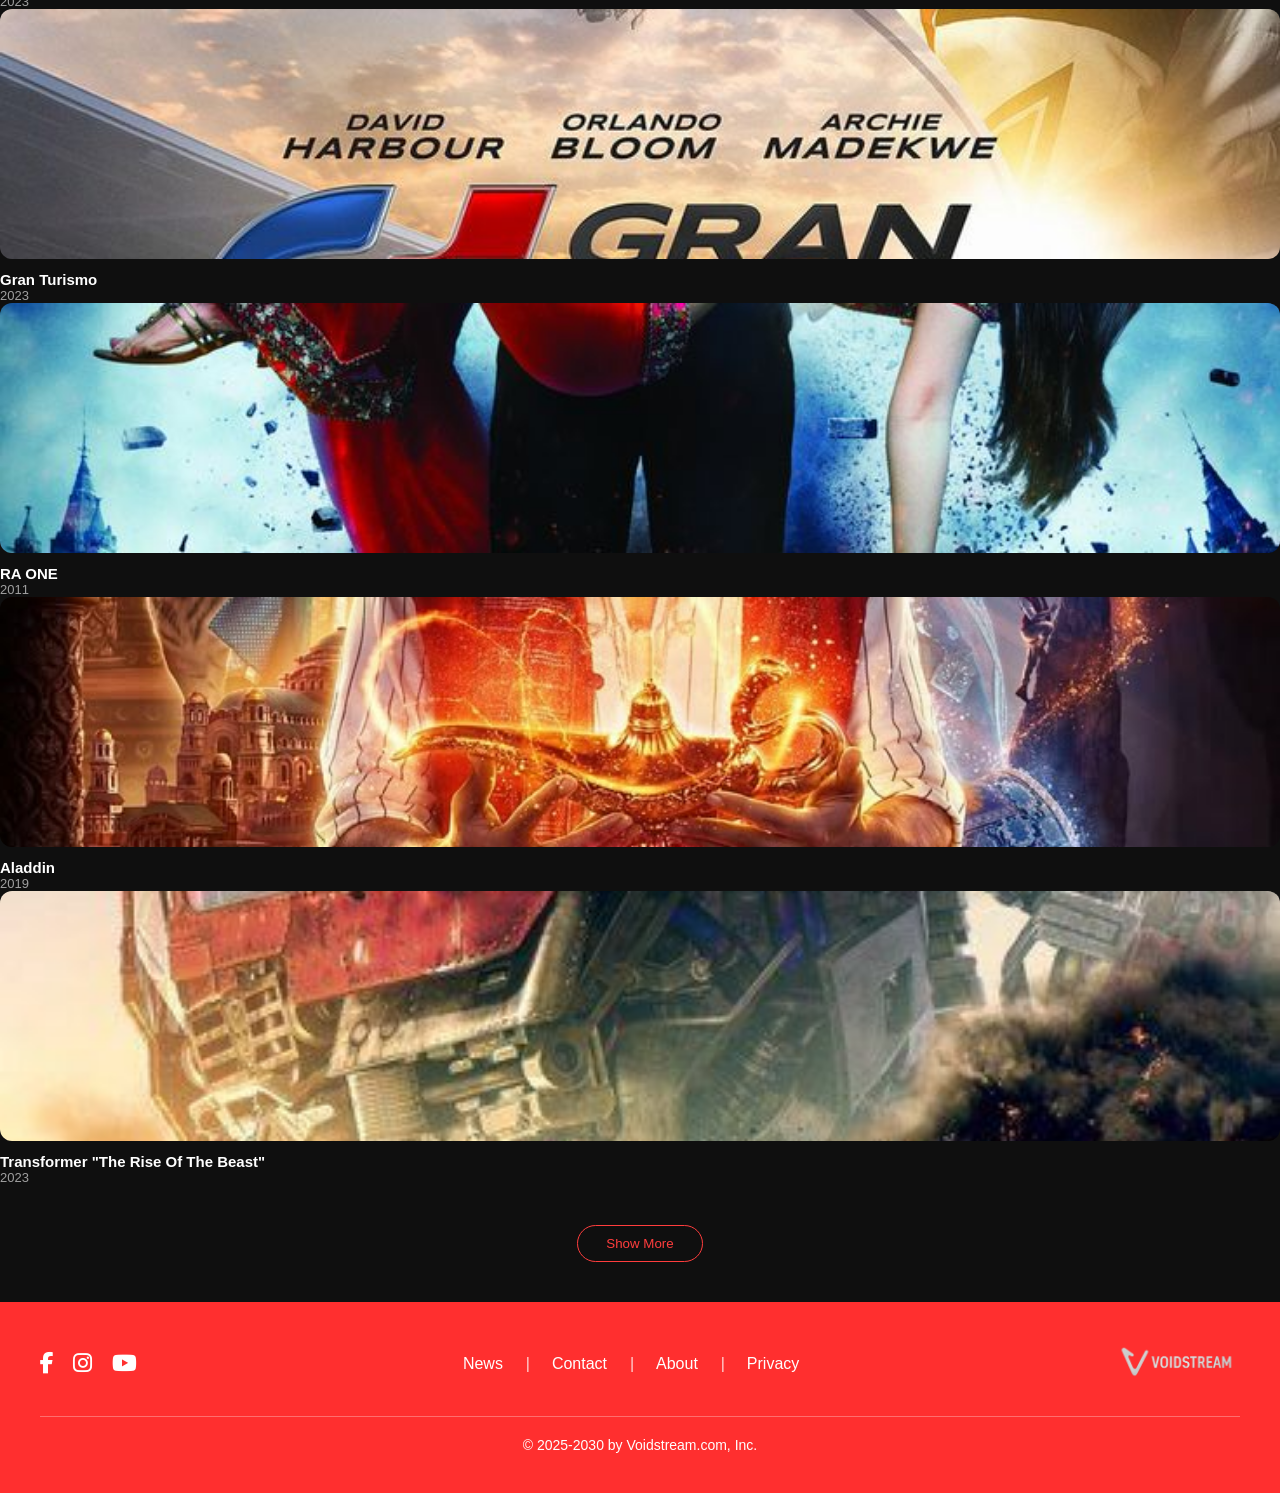
==== commit d9b14185: "Menyimpan perubahan lokal sebelum merge Fathir" ====
--- a/HomePage/index.html
+++ b/HomePage/index.html
@@ -4,7 +4,6 @@
     <meta charset="UTF-8">
     <meta name="viewport" content="width=device-width, initial-scale=1.0">
     <title>VoidStream</title>
-    <link href="https://cdn.jsdelivr.net/npm/bootstrap@5.3.3/dist/css/bootstrap.min.css" rel="stylesheet">
     <link rel="stylesheet" href="style.css">
     <link rel="stylesheet" href="https://cdnjs.cloudflare.com/ajax/libs/font-awesome/6.5.0/css/all.min.css">
     <script src="script.js" defer></script>
@@ -15,9 +14,9 @@
     <!-- NAVBAR -->
     <header class="navbar">
         <div class="nav-left">
-            <img src="../Asset/Logo/VoidstreamLogo.png" alt="VoidStream" class="logo">
+            <img src="VoidstreamLogo.png" alt="VoidStream" class="logo">
             <nav class="nav-menu">
-                <a href="index.html">Home</a>
+                <a href="#">Home</a>
                 <a href="#">Movies</a>
                 <a href="#">Trending</a>
             </nav>
@@ -33,36 +32,39 @@
     </header>
 
 <!--HERO SECTION-->
-   <section class="hero" id="heroSection">
+   <section class="hero">
         
         <video id="heroVideo" class="hero-bg-video" muted loop playsinline>
-            <source src="" type="video/mp4">
+            <source src="SpyXFamily_Trailer.mp4" type="video/mp4">
         </video>
 
         <div class="hero-content">
             
             <div class="hero-poster">
-                <img id="heroPoster" src="../Asset/PosterFilm/Spy_×_Family_Code_White_movie_poster.png" alt="Movie Poster">
+                <img src="Spy_×_Family_Code_White_movie_poster.png" alt="Spy x Family Movie">
             </div>
 
             <div class="hero-info">
-                <h1 id="heroTitle">Spy x Family Code : White</h1>
+                <h1>Spy x Family Code : White</h1>
 
                 <p class="hero-meta">
-                    <span id="heroYear">2023</span> | 1h 50m  
+                    2023 | 1h 50m  
                     <br>
-                    ⭐ <span id="heroRating">9.1/10</span>
+                    ⭐ <span>9.1/10</span>
                 </p>
 
-                <div class="genres" id="heroGenres">
+                <div class="genres">
                     <span>Anime</span>
                     <span>Action</span>
                     <span>Comedy</span>
-                </div>
-
-                <p class="hero-desc" id="heroDesc">
+                    <span>Spy</span>
+                </div>
+
+                <p class="hero-desc">
                     Setelah menerima perintah untuk digantikan dalam Operasi Strix,
-                    Loid memutuskan untuk membantu Anya memenangkan kompetisi memasak...
+                    Loid memutuskan untuk membantu Anya memenangkan kompetisi memasak 
+                    di Eden Academy dengan membuat makanan kesukaan direktur untuk 
+                    mencegah penggantiannya.
                 </p>
 
                 <div class="hero-buttons">
@@ -82,10 +84,9 @@
 
     <!-- CATEGORY BAR -->
     <div class="category-bar">
-        <span class="active">All Movies</span>
+        <span class="active">Trending</span>
         <span>Action</span>
         <span>Adventure</span>
-        <span>Anime</span>
         <span>Comedy</span>
         <span>Drama</span>
         <span>Fantasy</span>
@@ -93,11 +94,156 @@
 
 
     <!-- MOVIE GRID -->
-    <section class="container mt-4"> 
-        
-        <div id="movieContainer" class="row g-4"> 
-            </div>
-        </section>
+    <section class="movie-section">
+
+        <div class="movie-card">
+            <img src="haikyu-the-dumpster-battle.jpeg" alt="gambar">
+            <h3>Haikyu!! The Dumpster Battle</h3>
+            <p>2024</p>
+        </div>
+
+        <div class="movie-card">
+            <img src="Poster_Agak_Laen_(2024).jpg" alt="gambar">
+            <h3>Agak Laen</h3>
+            <p>2024</p>
+        </div>
+
+        <div class="movie-card">
+            <img src="Soundtrack-1-001 Poster.jpeg" alt="gambar">
+            <h3>Soundtrack #1</h3>
+            <p>2022</p>
+        </div>
+
+        <div class="movie-card">
+            <img src="The Migration Poster.webp" alt="gambar">
+            <h3>Migration</h3>
+            <p>2023</p>
+        </div>
+
+        <div class="movie-card">
+            <img src="Despicable-Me-4 Poster.jpg" alt="gambar">
+            <h3>Despicable Me 4</h3>
+            <p>2024</p>
+        </div>
+
+        <div class="movie-card">
+            <img src="Before grandma dies poster.jpg" alt="gambar">
+            <h3>How to Make Millions Before Grandma Dies</h3>
+            <p>2024</p>
+        </div>
+
+        <div class="movie-card">
+            <img src="BlueLockPoster.jpg" alt="gambar">
+            <h3>Blue Lock</h3>
+            <p>2024</p>
+        </div>
+
+        <div class="movie-card">
+            <img src="Otonari no Tenshi Sama Poster.webp" alt="gambar">
+            <h3>Otonari no Tenshi-sama</h3>
+            <p>2023</p>
+        </div>
+
+        <div class="movie-card">
+            <img src="Gran Turismo Poster.jpeg" alt="gambar">
+            <h3>Gran Turismo</h3>
+            <p>2023</p>
+        </div>
+
+        <div class="movie-card">
+            <img src="Ra_One (2011).jpeg" alt="gambar">
+            <h3>RA ONE</h3>
+            <p>2011</p>
+        </div>
+
+        <div class="movie-card">
+            <img src="Aladdin (2019).jpeg" alt="gambar">
+            <h3>Aladdin</h3>
+            <p>2019</p>
+        </div>
+
+          <div class="movie-card">
+            <img src="RIse of The Beast.jpeg" alt="gambar">
+            <h3>Transformer "The Rise Of The Beast"</h3>
+            <p>2023</p>
+        </div>
+
+        <div class="hidden-content">
+            <div class="movie-card">
+                    <img src="Titanic.jpeg" alt="gambar">
+                    <h3>Titanic</h3>
+                    <p>1998</p>
+                </div>
+
+                <div class="movie-card">
+                    <img src="endgame.jpeg" alt="gambar">
+                    <h3>Avengers "EndGame"</h3>
+                    <p>2019</p>
+                </div>
+
+                <div class="movie-card">
+                    <img src="IT.jpeg" alt="gambar">
+                    <h3>IT</h3>
+                    <p>2017</p>
+                </div>
+
+                <div class="movie-card">
+                    <img src="Moana.jpeg" alt="gambar">
+                    <h3>Moana</h3>
+                    <p>2016</p>
+                </div>
+
+                <div class="movie-card">
+                    <img src="One.jpeg" alt="gambar">
+                    <h3>Transformer ONE</h3>
+                    <p>2024</p>
+                </div>
+
+                <div class="movie-card">
+                    <img src="free guy.jpeg" alt="gambar">
+                    <h3>FREE GUY</h3>
+                    <p>2021</p>
+                </div>
+
+                <div class="movie-card">
+                    <img src="MF Ghost 2023.jpeg" alt="gambar">
+                    <h3>MF Ghost</h3>
+                    <p>2023</p>
+                </div>
+
+                <div class="movie-card">
+                    <img src="coco.jpeg" alt="gambar">
+                    <h3>Coco</h3>
+                    <p>2017</p>
+                </div>
+
+                <div class="movie-card">
+                    <img src="Fast & Furious 8.jpeg" alt="gambar">
+                    <h3>Fast & Furious 8 "The Fate of The Furious"</h3>
+                    <p>2017</p>
+                </div>
+
+                <div class="movie-card">
+                    <img src="Joker.jpeg" alt="gambar">
+                    <h3>Joker</h3>
+                    <p>2019</p>
+                </div>
+
+                <div class="movie-card">
+                    <img src="007.jpeg" alt="gambar">
+                    <h3>No Time To Die 007</h3>
+                    <p>2021</p>
+                </div>
+
+                <div class="movie-card">
+                    <img src="intial D.jpeg" alt="gambar">
+                    <h3>Initial D The Movie</h3>
+                    <p>2005</p>
+                </div>
+            </div>
+        </div>
+
+    </section>
 
     <!-- SHOW MORE -->
     <div class="show-more">
@@ -124,7 +270,7 @@
                 </ul>
 
                 <div class="footer-logo">
-                    <img src="../Asset/Logo/VoidstreamLogo.png" alt="VoidStream">
+                    <img src="VoidStreamLogo-White.png" alt="VoidStream">
                     </div>
             </div>
 
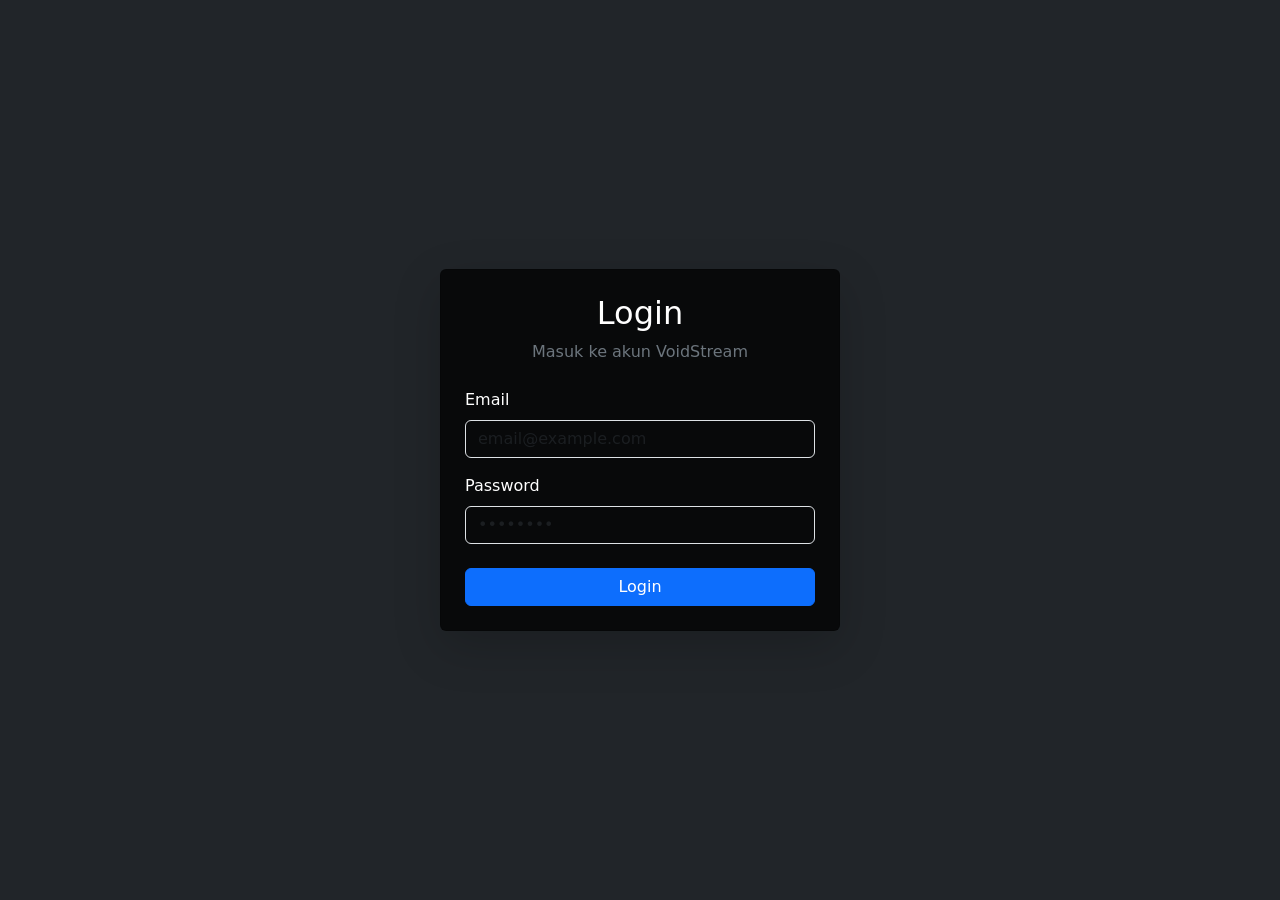
==== commit dbdeb920: "laman login dan styling" ====
--- a/HomePage/index.html
+++ b/HomePage/index.html
@@ -10,6 +10,11 @@
 </head>
 
 <body>
+    <script>
+        if (sessionStorage.getItem("isLogin") !== "true") {
+        window.location.href = "../Tampilan_awal/Login.html";
+        }
+    </script>
 
     <!-- NAVBAR -->
     <header class="navbar">
@@ -27,7 +32,7 @@
                 <input type="text" placeholder="Search">
                 <i class="search-icon">🔍</i>
             </div>
-            <a href="#" class="login-btn">Login</a>
+            <!-- <a href="#" class="login-btn">Login</a> -->
         </div>
     </header>
 
